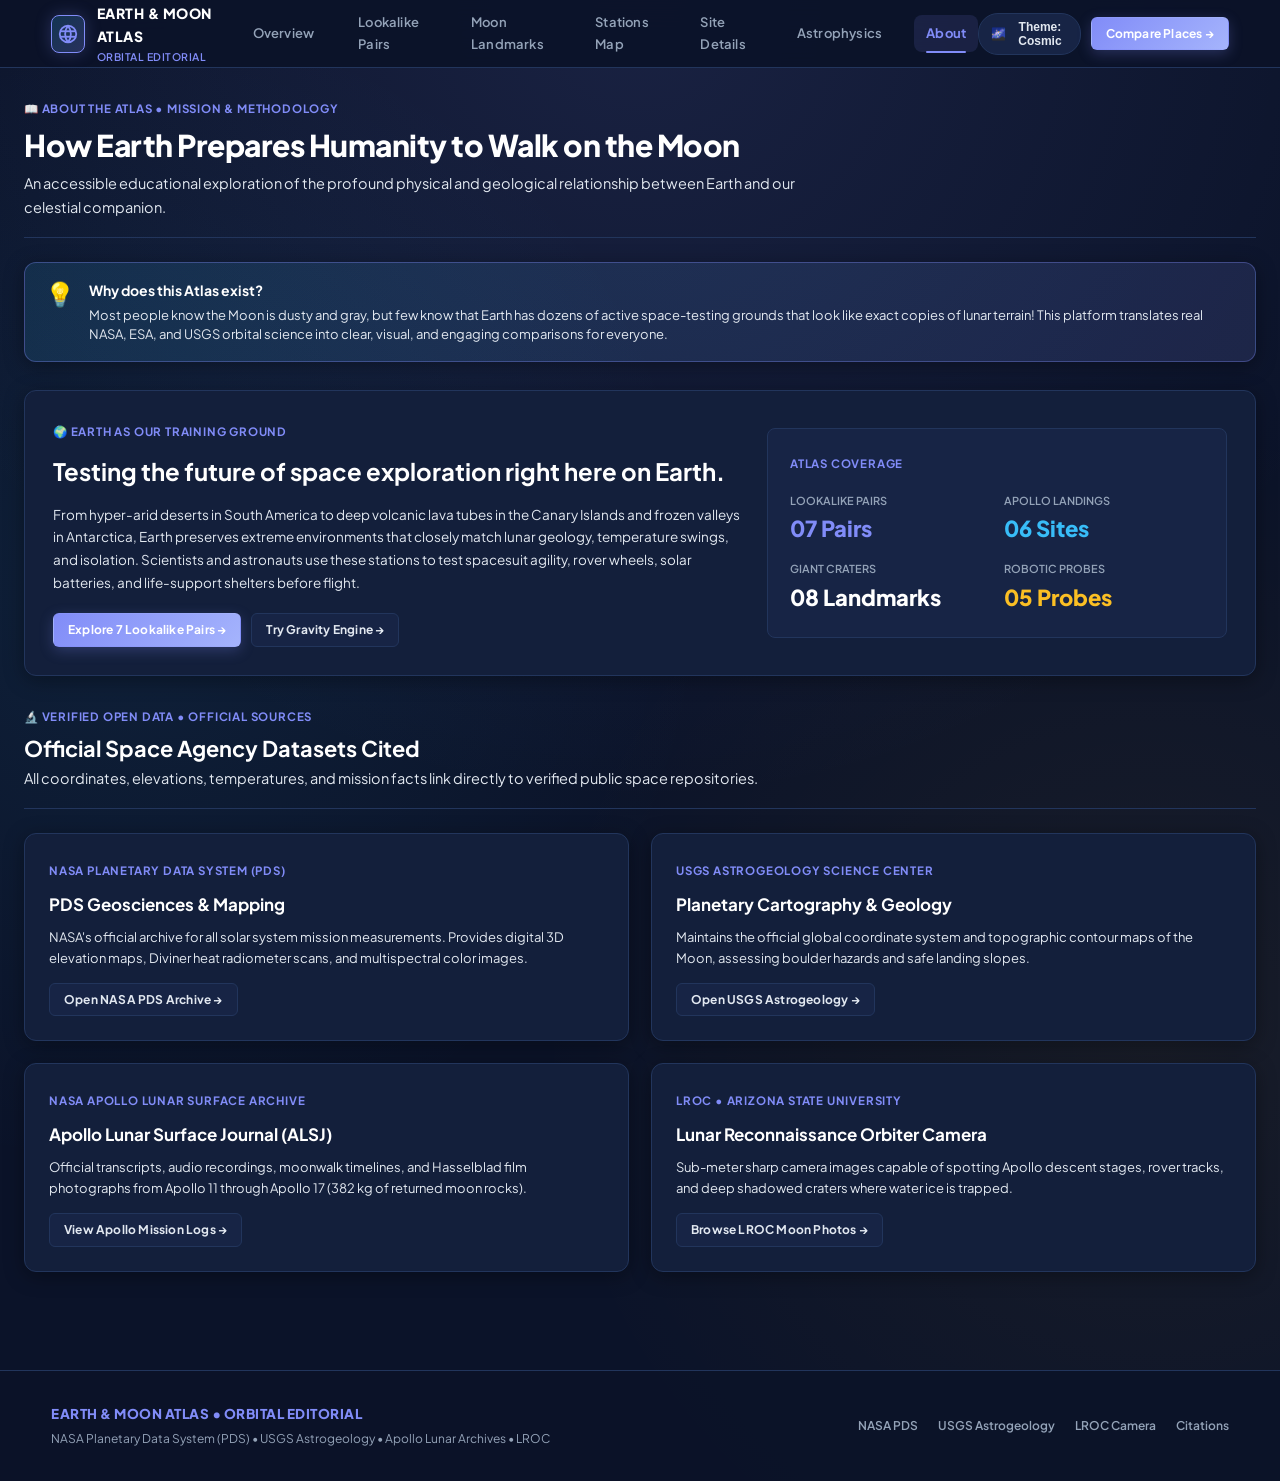
==== about.html @ b2eef47f "Add files via upload" ====
<!doctype html>
<html lang="en">
<head>
    <meta charset="utf-8">
    <meta name="viewport" content="width=device-width, initial-scale=1">
    <title>About the Atlas &amp; Scientific Citations — Earth &amp; Moon Atlas</title>
    <link rel="stylesheet" href="style.css">
</head>
<body>
    <!-- Top Navigation Bar -->
    <header class="topbar">
        <a class="brand" href="index.html">
            <div class="brand-symbol">
                <svg width="22" height="22" viewBox="0 0 24 24" fill="none" stroke="currentColor" stroke-width="2">
                    <circle cx="12" cy="12" r="9"/>
                    <path d="M3.6 9h16.8"/>
                    <path d="M3.6 15h16.8"/>
                    <path d="M12 3a14.5 14.5 0 0 0 0 18"/>
                    <path d="M12 3a14.5 14.5 0 0 1 0 18"/>
                </svg>
            </div>
            <div class="brand-text">
                <b>EARTH &amp; MOON ATLAS</b>
                <small>ORBITAL EDITORIAL</small>
            </div>
        </a>
        <nav>
            <a href="index.html">Overview</a>
            <a href="compare.html">Lookalike Pairs</a>
            <a href="explore.html">Moon Landmarks</a>
            <a href="results.html">Stations Map</a>
            <a href="location.html">Site Details</a>
            <a href="methodology.html">Astrophysics</a>
            <a href="about.html" class="active">About</a>
        </nav>
        <div class="topbar-actions">
            <button class="theme-toggle-btn" onclick="cycleTheme()" title="Switch Theme">
                <span>🎨</span> <span>Theme</span>
            </button>
            <a class="btn btn-primary btn-sm" href="compare.html">Compare Places &rarr;</a>
        </div>
    </header>

    <main>
        <div class="page-heading">
            <div>
                <span class="eyebrow-accent">📖 ABOUT THE ATLAS • MISSION &amp; METHODOLOGY</span>
                <h1>How Earth Prepares Humanity to Walk on the Moon</h1>
                <p>An accessible educational exploration of the profound physical and geological relationship between Earth and our celestial companion.</p>
            </div>
        </div>

        <!-- Friendly Beginner Helper Banner -->
        <div class="beginner-guide-banner">
            <div class="beginner-guide-icon">💡</div>
            <div>
                <h4>Why does this Atlas exist?</h4>
                <p>
                    Most people know the Moon is dusty and gray, but few know that Earth has dozens of active space-testing grounds that look like exact copies of lunar terrain! This platform translates real NASA, ESA, and USGS orbital science into clear, visual, and engaging comparisons for everyone.
                </p>
            </div>
        </div>

        <section class="card" style="padding: 28px; margin-bottom: 28px; display: grid; grid-template-columns: 1.2fr 0.8fr; gap: 24px; align-items: center;">
            <div>
                <span class="eyebrow-accent">🌍 EARTH AS OUR TRAINING GROUND</span>
                <h2 style="font-size: 24px; margin: 6px 0 12px;">Testing the future of space exploration right here on Earth.</h2>
                <p style="color: var(--text-dim); line-height: 1.7; font-size: 13.5px; margin-bottom: 18px;">
                    From hyper-arid deserts in South America to deep volcanic lava tubes in the Canary Islands and frozen valleys in Antarctica, Earth preserves extreme environments that closely match lunar geology, temperature swings, and isolation. Scientists and astronauts use these stations to test spacesuit agility, rover wheels, solar batteries, and life-support shelters before flight.
                </p>
                <div style="display: flex; gap: 10px; flex-wrap: wrap;">
                    <a href="compare.html" class="btn btn-primary btn-sm">Explore 7 Lookalike Pairs &rarr;</a>
                    <a href="methodology.html" class="btn btn-ghost btn-sm">Try Gravity Engine &rarr;</a>
                </div>
            </div>
            <div style="background: var(--card-surface); border: 1px solid var(--line); border-radius: var(--radius-sm); padding: 22px;">
                <span class="eyebrow-accent" style="color: var(--accent);">ATLAS COVERAGE</span>
                <div style="display: grid; grid-template-columns: 1fr 1fr; gap: 14px; margin-top: 14px;">
                    <div>
                        <span style="font-size: 11px; font-weight: 600; color: var(--muted); display: block;">LOOKALIKE PAIRS</span>
                        <b style="font-size: 22px; font-weight: 800; color: var(--accent); display: block;">07 Pairs</b>
                    </div>
                    <div>
                        <span style="font-size: 11px; font-weight: 600; color: var(--muted); display: block;">APOLLO LANDINGS</span>
                        <b style="font-size: 22px; font-weight: 800; color: var(--blue); display: block;">06 Sites</b>
                    </div>
                    <div>
                        <span style="font-size: 11px; font-weight: 600; color: var(--muted); display: block;">GIANT CRATERS</span>
                        <b style="font-size: 22px; font-weight: 800; color: var(--text); display: block;">08 Landmarks</b>
                    </div>
                    <div>
                        <span style="font-size: 11px; font-weight: 600; color: var(--muted); display: block;">ROBOTIC PROBES</span>
                        <b style="font-size: 22px; font-weight: 800; color: var(--amber); display: block;">05 Probes</b>
                    </div>
                </div>
            </div>
        </section>

        <!-- Scientific Data Sources Citations -->
        <div class="page-heading">
            <div>
                <span class="eyebrow-accent">🔬 VERIFIED OPEN DATA • OFFICIAL SOURCES</span>
                <h2>Official Space Agency Datasets Cited</h2>
                <p>All coordinates, elevations, temperatures, and mission facts link directly to verified public space repositories.</p>
            </div>
        </div>

        <div class="grid-two" style="margin-bottom: 28px;">
            <article class="card">
                <span class="eyebrow-accent">NASA PLANETARY DATA SYSTEM (PDS)</span>
                <h3 style="margin: 6px 0 8px;">PDS Geosciences &amp; Mapping</h3>
                <p style="font-size: 13px; color: var(--text-dim); line-height: 1.6; margin-bottom: 14px;">
                    NASA's official archive for all solar system mission measurements. Provides digital 3D elevation maps, Diviner heat radiometer scans, and multispectral color images.
                </p>
                <a href="https://pds.nasa.gov" target="_blank" rel="noopener" class="btn btn-ghost btn-sm">
                    Open NASA PDS Archive &rarr;
                </a>
            </article>

            <article class="card">
                <span class="eyebrow-accent">USGS ASTROGEOLOGY SCIENCE CENTER</span>
                <h3 style="margin: 6px 0 8px;">Planetary Cartography &amp; Geology</h3>
                <p style="font-size: 13px; color: var(--text-dim); line-height: 1.6; margin-bottom: 14px;">
                    Maintains the official global coordinate system and topographic contour maps of the Moon, assessing boulder hazards and safe landing slopes.
                </p>
                <a href="https://astrogeology.usgs.gov" target="_blank" rel="noopener" class="btn btn-ghost btn-sm">
                    Open USGS Astrogeology &rarr;
                </a>
            </article>

            <article class="card">
                <span class="eyebrow-accent">NASA APOLLO LUNAR SURFACE ARCHIVE</span>
                <h3 style="margin: 6px 0 8px;">Apollo Lunar Surface Journal (ALSJ)</h3>
                <p style="font-size: 13px; color: var(--text-dim); line-height: 1.6; margin-bottom: 14px;">
                    Official transcripts, audio recordings, moonwalk timelines, and Hasselblad film photographs from Apollo 11 through Apollo 17 (382 kg of returned moon rocks).
                </p>
                <a href="https://www.nasa.gov/mission/apollo/" target="_blank" rel="noopener" class="btn btn-ghost btn-sm">
                    View Apollo Mission Logs &rarr;
                </a>
            </article>

            <article class="card">
                <span class="eyebrow-accent">LROC • ARIZONA STATE UNIVERSITY</span>
                <h3 style="margin: 6px 0 8px;">Lunar Reconnaissance Orbiter Camera</h3>
                <p style="font-size: 13px; color: var(--text-dim); line-height: 1.6; margin-bottom: 14px;">
                    Sub-meter sharp camera images capable of spotting Apollo descent stages, rover tracks, and deep shadowed craters where water ice is trapped.
                </p>
                <a href="https://www.lroc.asu.edu" target="_blank" rel="noopener" class="btn btn-ghost btn-sm">
                    Browse LROC Moon Photos &rarr;
                </a>
            </article>
        </div>
    </main>

    <!-- Footer -->
    <footer>
        <div class="footer-inner">
            <div class="footer-left">
                <b>EARTH &amp; MOON ATLAS • ORBITAL EDITORIAL</b>
                <p>NASA Planetary Data System (PDS) &bull; USGS Astrogeology &bull; Apollo Lunar Archives &bull; LROC</p>
            </div>
            <div class="footer-links">
                <a href="https://pds.nasa.gov" target="_blank" rel="noopener">NASA PDS</a>
                <a href="https://astrogeology.usgs.gov" target="_blank" rel="noopener">USGS Astrogeology</a>
                <a href="https://www.lroc.asu.edu" target="_blank" rel="noopener">LROC Camera</a>
                <a href="about.html">Citations</a>
            </div>
        </div>
    </footer>

    <script src="assets/data.js"></script>
    <script src="assets/app.js"></script>
</body>
</html>
---- style.css ----
@import url('https://fonts.googleapis.com/css2?family=Plus+Jakarta+Sans:wght@400;500;600;700;800&family=JetBrains+Mono:wght@400;500;600&display=swap');

/* ==========================================================================
   ORBITAL EDITORIAL — DESIGN SYSTEM & COLOR THEMES
   Friendly, accessible, and intuitive for all audiences
   ========================================================================== */

:root {
    /* Cosmic Explorer (Default — Modern, warm, inviting deep space navy) */
    --bg: #0b1329;
    --bg-dark: #070d1d;
    --card: #131f3b;
    --card-hover: #1a2a4f;
    --card-surface: #172445;
    --line: #22355c;
    --line-light: #344d80;
    --text: #ffffff;
    --text-dim: #e2e8f0;
    --muted: #94a3b8;
    --accent: #818cf8;          /* Friendly royal indigo */
    --accent-light: #a5b4fc;
    --accent-glow: rgba(129, 140, 248, 0.25);
    --blue: #38bdf8;            /* Earth ocean & sky blue */
    --amber: #fbbf24;           /* Warm starlight gold */
    --green: #34d399;           /* Friendly emerald */
    --rose: #fb7185;            /* Coral rose */
    --earth-accent: #38bdf8;
    --moon-accent: #fbbf24;
    --font-sans: 'Plus Jakarta Sans', -apple-system, BlinkMacSystemFont, "Segoe UI", Roboto, sans-serif;
    --font-mono: 'JetBrains Mono', Consolas, monospace;
    --radius-sm: 8px;
    --radius-md: 12px;
    --radius-lg: 18px;
    --shadow-card: 0 4px 20px rgba(0, 0, 0, 0.35);
    --shadow-hover: 0 10px 30px rgba(0, 0, 0, 0.45);
    --topbar-bg: rgba(11, 19, 41, 0.92);
}

[data-theme="light"] {
    /* Crisp Daylight (Fresh, bright, ultra-clean museum editorial) */
    --bg: #f8fafc;
    --bg-dark: #ffffff;
    --card: #ffffff;
    --card-hover: #f1f5f9;
    --card-surface: #f1f5f9;
    --line: #e2e8f0;
    --line-light: #cbd5e1;
    --text: #0f172a;
    --text-dim: #334155;
    --muted: #64748b;
    --accent: #4f46e5;          /* Crisp classic indigo */
    --accent-light: #6366f1;
    --accent-glow: rgba(79, 70, 229, 0.15);
    --blue: #0284c7;            /* Ocean blue */
    --amber: #d97706;           /* Warm amber */
    --green: #059669;           /* Emerald */
    --rose: #e11d48;            /* Berry rose */
    --earth-accent: #0284c7;
    --moon-accent: #d97706;
    --shadow-card: 0 4px 20px rgba(15, 23, 42, 0.06);
    --shadow-hover: 0 12px 32px rgba(15, 23, 42, 0.1);
    --topbar-bg: rgba(255, 255, 255, 0.94);
}

[data-theme="warm"] {
    /* Starlight Sunset (Warm cosmic amber & twilight) */
    --bg: #151122;
    --bg-dark: #0e0a18;
    --card: #1f1833;
    --card-hover: #2b2245;
    --card-surface: #261d3d;
    --line: #3b2e59;
    --line-light: #52407a;
    --text: #fffbeb;
    --text-dim: #fed7aa;
    --muted: #a8a29e;
    --accent: #f59e0b;          /* Sunburst starlight gold */
    --accent-light: #fbbf24;
    --accent-glow: rgba(245, 158, 11, 0.25);
    --blue: #38bdf8;
    --amber: #f97316;
    --green: #34d399;
    --rose: #f43f5e;
    --earth-accent: #38bdf8;
    --moon-accent: #f59e0b;
    --shadow-card: 0 4px 24px rgba(0, 0, 0, 0.5);
    --shadow-hover: 0 12px 36px rgba(0, 0, 0, 0.65);
    --topbar-bg: rgba(21, 17, 34, 0.94);
}

* {
    box-sizing: border-box;
    margin: 0;
    padding: 0;
}

html {
    scroll-behavior: smooth;
    transition: background-color 0.3s ease, color 0.3s ease;
}

body {
    background-color: var(--bg);
    background-image: 
        radial-gradient(circle at 50% 0%, rgba(129, 140, 248, 0.12), transparent 50%),
        radial-gradient(circle at 10% 40%, rgba(56, 189, 248, 0.08), transparent 40%),
        radial-gradient(circle at 90% 70%, rgba(251, 191, 36, 0.06), transparent 40%);
    color: var(--text);
    font-family: var(--font-sans);
    font-size: 14.5px;
    line-height: 1.65;
    min-height: 100vh;
    display: flex;
    flex-direction: column;
    -webkit-font-smoothing: antialiased;
    -moz-osx-font-smoothing: grayscale;
}

[data-theme="light"] body {
    background-image: 
        radial-gradient(circle at 50% 0%, rgba(99, 102, 241, 0.06), transparent 50%),
        radial-gradient(circle at 10% 40%, rgba(2, 132, 199, 0.04), transparent 40%);
}

a {
    color: inherit;
    text-decoration: none;
    transition: color 0.2s ease;
}

/* Scrollbar */
::-webkit-scrollbar {
    width: 8px;
    height: 8px;
}
::-webkit-scrollbar-track {
    background: var(--bg);
}
::-webkit-scrollbar-thumb {
    background: var(--line-light);
    border-radius: 4px;
}
::-webkit-scrollbar-thumb:hover {
    background: var(--accent);
}

/* ==========================================================================
   NAVIGATION BAR
   ========================================================================== */
.topbar {
    height: 68px;
    display: flex;
    align-items: center;
    justify-content: space-between;
    padding: 0 4%;
    border-bottom: 1px solid var(--line);
    background: var(--topbar-bg);
    position: sticky;
    top: 0;
    z-index: 100;
    backdrop-filter: blur(16px);
    -webkit-backdrop-filter: blur(16px);
    transition: background 0.3s ease, border-color 0.3s ease;
}

.brand {
    display: flex;
    align-items: center;
    gap: 12px;
}

.brand-symbol {
    width: 38px;
    height: 38px;
    border-radius: var(--radius-sm);
    background: linear-gradient(135deg, rgba(56, 189, 248, 0.2), rgba(129, 140, 248, 0.25));
    border: 1px solid var(--accent);
    display: flex;
    align-items: center;
    justify-content: center;
    color: var(--accent);
    box-shadow: 0 0 16px var(--accent-glow);
    transition: transform 0.2s ease;
}

.brand:hover .brand-symbol {
    transform: scale(1.05) rotate(4deg);
}

.brand-text b {
    display: block;
    font-size: 14px;
    font-weight: 800;
    letter-spacing: 0.5px;
    color: var(--text);
}

.brand-text small {
    display: block;
    font-size: 10.5px;
    font-weight: 600;
    color: var(--accent);
    letter-spacing: 0.5px;
}

.topbar nav {
    display: flex;
    align-items: center;
    gap: 20px;
}

.topbar nav a {
    color: var(--muted);
    font-size: 13px;
    font-weight: 600;
    letter-spacing: 0.2px;
    padding: 8px 12px;
    border-radius: 8px;
    position: relative;
    transition: all 0.2s ease;
}

.topbar nav a:hover {
    color: var(--text);
    background: rgba(148, 163, 184, 0.1);
}

.topbar nav a.active {
    color: var(--accent);
    background: rgba(129, 140, 248, 0.12);
    font-weight: 700;
}

.topbar nav a.active::after {
    content: '';
    position: absolute;
    bottom: -1px;
    left: 12px;
    right: 12px;
    height: 2px;
    background: var(--accent);
    border-radius: 2px;
}

.topbar-actions {
    display: flex;
    align-items: center;
    gap: 10px;
}

/* Theme Switcher Button */
.theme-toggle-btn {
    display: inline-flex;
    align-items: center;
    gap: 6px;
    padding: 6px 12px;
    border-radius: 20px;
    background: var(--card-surface);
    border: 1px solid var(--line);
    color: var(--text-dim);
    font-size: 12px;
    font-weight: 600;
    cursor: pointer;
    transition: all 0.2s ease;
}

.theme-toggle-btn:hover {
    background: var(--card-hover);
    color: var(--text);
    border-color: var(--accent);
    transform: translateY(-1px);
}

/* ==========================================================================
   BUTTONS
   ========================================================================== */
.btn {
    display: inline-flex;
    align-items: center;
    justify-content: center;
    gap: 8px;
    padding: 10px 20px;
    border-radius: var(--radius-sm);
    font-size: 13px;
    font-weight: 700;
    letter-spacing: 0.2px;
    cursor: pointer;
    transition: all 0.25s cubic-bezier(0.16, 1, 0.3, 1);
    border: 1px solid transparent;
    white-space: nowrap;
}

.btn-primary {
    background: linear-gradient(135deg, var(--accent), var(--accent-light));
    color: #ffffff;
    border-color: transparent;
    box-shadow: 0 4px 14px var(--accent-glow);
}

[data-theme="light"] .btn-primary {
    color: #ffffff;
}

.btn-primary:hover {
    box-shadow: 0 6px 20px rgba(129, 140, 248, 0.4);
    transform: translateY(-1.5px);
    filter: brightness(1.08);
}

.btn-ghost {
    background: var(--card-surface);
    color: var(--text-dim);
    border-color: var(--line);
}

.btn-ghost:hover {
    background: var(--card-hover);
    color: var(--text);
    border-color: var(--accent);
    transform: translateY(-1px);
}

.btn-sm {
    padding: 6px 14px;
    font-size: 12px;
    border-radius: 6px;
}

/* ==========================================================================
   LAYOUT & HEADINGS
   ========================================================================== */
main {
    max-width: 1440px;
    margin: 0 auto;
    padding: 28px 24px 70px;
    width: 100%;
    flex: 1;
}

.page-heading {
    margin-bottom: 24px;
    padding-bottom: 18px;
    border-bottom: 1px solid var(--line);
    display: flex;
    justify-content: space-between;
    align-items: flex-end;
    gap: 20px;
    flex-wrap: wrap;
}

.page-heading h1 {
    font-size: 30px;
    font-weight: 800;
    letter-spacing: -0.5px;
    color: var(--text);
    margin: 4px 0 8px;
    line-height: 1.25;
}

.page-heading p {
    color: var(--text-dim);
    font-size: 14.5px;
    max-width: 820px;
    line-height: 1.6;
}

.eyebrow-accent {
    font-size: 11.5px;
    letter-spacing: 0.8px;
    color: var(--accent);
    text-transform: uppercase;
    font-weight: 700;
    display: inline-flex;
    align-items: center;
    gap: 6px;
    margin-bottom: 4px;
}

/* Friendly beginner explanation banner */
.beginner-guide-banner {
    background: linear-gradient(135deg, rgba(56, 189, 248, 0.12), rgba(129, 140, 248, 0.14));
    border: 1px solid rgba(129, 140, 248, 0.35);
    border-radius: var(--radius-md);
    padding: 16px 20px;
    margin-bottom: 28px;
    display: flex;
    align-items: flex-start;
    gap: 14px;
    box-shadow: var(--shadow-card);
}

.beginner-guide-icon {
    font-size: 24px;
    line-height: 1;
    flex-shrink: 0;
    margin-top: 2px;
}

.beginner-guide-banner h4 {
    font-size: 14px;
    font-weight: 700;
    color: var(--text);
    margin-bottom: 4px;
}

.beginner-guide-banner p {
    font-size: 13px;
    color: var(--text-dim);
    line-height: 1.5;
    margin: 0;
}

/* ==========================================================================
   HERO SECTION
   ========================================================================== */
.hero-panel {
    min-height: 560px;
    position: relative;
    border-radius: var(--radius-lg);
    overflow: hidden;
    border: 1px solid var(--line);
    display: flex;
    flex-direction: column;
    justify-content: center;
    text-align: center;
    background: #000000;
    margin-bottom: 36px;
    box-shadow: var(--shadow-hover);
}

.hero-bg {
    position: absolute;
    inset: 0;
    background-image: 
        linear-gradient(0deg, rgba(11, 19, 41, 0.95) 0%, rgba(11, 19, 41, 0.45) 50%, rgba(11, 19, 41, 0.8) 100%),
        url('https://images.unsplash.com/photo-1462331940025-496dfbfc7564?auto=format&fit=crop&w=1800&q=90');
    background-position: center 30%;
    background-size: cover;
    opacity: 0.95;
}

[data-theme="light"] .hero-bg {
    background-image: 
        linear-gradient(0deg, rgba(15, 23, 42, 0.92) 0%, rgba(15, 23, 42, 0.4) 50%, rgba(15, 23, 42, 0.75) 100%),
        url('https://images.unsplash.com/photo-1462331940025-496dfbfc7564?auto=format&fit=crop&w=1800&q=90');
}

.hero-content {
    position: relative;
    z-index: 2;
    padding: 70px 24px 85px;
    max-width: 960px;
    margin: 0 auto;
}

.hero-badge {
    display: inline-flex;
    align-items: center;
    gap: 8px;
    padding: 6px 16px;
    border-radius: 20px;
    background: rgba(19, 31, 59, 0.9);
    border: 1px solid var(--accent);
    color: var(--accent-light);
    font-size: 12px;
    font-weight: 700;
    letter-spacing: 0.5px;
    margin-bottom: 18px;
    box-shadow: 0 0 16px var(--accent-glow);
}

.hero-title {
    font-size: clamp(34px, 5.5vw, 58px);
    font-weight: 800;
    line-height: 1.15;
    letter-spacing: -1.2px;
    margin-bottom: 14px;
    color: #ffffff;
    text-shadow: 0 4px 24px rgba(0,0,0,0.8);
}

.hero-subtitle {
    font-size: clamp(16px, 2.4vw, 22px);
    font-weight: 600;
    color: #e0e7ff;
    letter-spacing: 0.2px;
    margin-bottom: 18px;
}

.hero-desc {
    color: #cbd5e1;
    font-size: clamp(13.5px, 1.8vw, 15.5px);
    line-height: 1.7;
    max-width: 780px;
    margin: 0 auto 30px;
}

.hero-buttons {
    display: flex;
    gap: 14px;
    justify-content: center;
    flex-wrap: wrap;
}

/* Feature strip under hero */
.feature-strip {
    display: grid;
    grid-template-columns: repeat(5, 1fr);
    background: rgba(19, 31, 59, 0.92);
    border-top: 1px solid var(--line);
    position: absolute;
    bottom: 0;
    left: 0;
    right: 0;
    z-index: 2;
    backdrop-filter: blur(12px);
}

[data-theme="light"] .feature-strip {
    background: rgba(15, 23, 42, 0.95);
}

.feature-strip-item {
    padding: 14px 10px;
    text-align: center;
    border-right: 1px solid var(--line);
}
.feature-strip-item:last-child {
    border-right: none;
}

.feature-strip-item span {
    font-size: 13px;
    font-weight: 700;
    color: var(--amber);
    display: block;
}

.feature-strip-item small {
    color: #cbd5e1;
    font-size: 11px;
    font-weight: 500;
}

/* ==========================================================================
   CARDS & GRIDS
   ========================================================================== */
.grid-two {
    display: grid;
    grid-template-columns: repeat(2, 1fr);
    gap: 22px;
}

.grid-three {
    display: grid;
    grid-template-columns: repeat(3, 1fr);
    gap: 22px;
}

.card {
    background: var(--card);
    border: 1px solid var(--line);
    border-radius: var(--radius-md);
    padding: 24px;
    transition: all 0.25s cubic-bezier(0.16, 1, 0.3, 1);
    position: relative;
    box-shadow: var(--shadow-card);
}

.card:hover {
    border-color: var(--accent);
    transform: translateY(-2px);
    box-shadow: var(--shadow-hover);
}

/* ==========================================================================
   CELESTIAL SPHERES (EARTH VS MOON)
   ========================================================================== */
.telemetry-board {
    display: grid;
    grid-template-columns: 1fr 1fr;
    gap: 24px;
    margin-bottom: 36px;
}

.sphere-card {
    background: var(--card);
    border: 1px solid var(--line);
    border-radius: var(--radius-md);
    overflow: hidden;
    position: relative;
    padding: 26px;
    display: flex;
    flex-direction: column;
    box-shadow: var(--shadow-card);
    transition: all 0.25s ease;
}

.sphere-card:hover {
    transform: translateY(-2px);
    box-shadow: var(--shadow-hover);
}

.sphere-card.earth-side {
    border-top: 4px solid var(--blue);
}

.sphere-card.moon-side {
    border-top: 4px solid var(--amber);
}

.sphere-header {
    display: flex;
    justify-content: space-between;
    align-items: flex-start;
    margin-bottom: 16px;
}

.sphere-tag {
    font-size: 11px;
    font-weight: 700;
    letter-spacing: 0.5px;
    padding: 4px 10px;
    border-radius: 20px;
    background: var(--card-surface);
    display: inline-block;
}

.sphere-card.earth-side .sphere-tag {
    color: var(--blue);
    border: 1px solid rgba(56, 189, 248, 0.4);
}

.sphere-card.moon-side .sphere-tag {
    color: var(--amber);
    border: 1px solid rgba(251, 191, 36, 0.4);
}

.sphere-header h2 {
    font-size: 24px;
    font-weight: 800;
    margin-top: 6px;
    color: var(--text);
}

.sphere-desc {
    color: var(--text-dim);
    font-size: 13.5px;
    line-height: 1.6;
    margin-bottom: 22px;
    min-height: 48px;
}

.sphere-metrics-table {
    display: grid;
    grid-template-columns: 1fr 1fr;
    gap: 10px;
    margin-top: auto;
}

.metric-cell {
    background: var(--card-surface);
    border: 1px solid var(--line);
    border-radius: var(--radius-sm);
    padding: 10px 14px;
    transition: border-color 0.2s ease;
}

.metric-cell:hover {
    border-color: var(--line-light);
}

.metric-cell span {
    display: block;
    font-size: 11px;
    font-weight: 600;
    color: var(--muted);
    letter-spacing: 0.2px;
}

.metric-cell b {
    display: block;
    font-size: 13.5px;
    font-weight: 700;
    color: var(--text);
    margin-top: 3px;
}

.metric-cell small {
    display: block;
    font-size: 10.5px;
    color: var(--accent-light);
    margin-top: 2px;
}

/* ==========================================================================
   FILTER & SEARCH CONTROLS
   ========================================================================== */
.filter-bar {
    background: var(--card);
    border: 1px solid var(--line);
    border-radius: var(--radius-md);
    padding: 14px 18px;
    margin-bottom: 26px;
    display: flex;
    align-items: center;
    justify-content: space-between;
    gap: 16px;
    flex-wrap: wrap;
    position: sticky;
    top: 68px;
    z-index: 40;
    backdrop-filter: blur(14px);
    box-shadow: var(--shadow-card);
}

.pill-group {
    display: flex;
    align-items: center;
    gap: 8px;
    overflow-x: auto;
    padding-bottom: 4px;
}

.pill-btn {
    background: var(--card-surface);
    border: 1px solid var(--line);
    color: var(--muted);
    border-radius: 20px;
    padding: 7px 14px;
    font-size: 12.5px;
    font-weight: 600;
    white-space: nowrap;
    cursor: pointer;
    transition: all 0.2s ease;
}

.pill-btn:hover {
    color: var(--text);
    border-color: var(--line-light);
}

.pill-btn.active {
    background: var(--accent);
    color: #ffffff;
    border-color: var(--accent);
    box-shadow: 0 2px 10px var(--accent-glow);
    font-weight: 700;
}

.filter-controls {
    display: flex;
    align-items: center;
    gap: 12px;
    flex-wrap: wrap;
}

.search-box {
    display: flex;
    align-items: center;
    background: var(--card-surface);
    border: 1px solid var(--line);
    border-radius: var(--radius-sm);
    padding: 8px 12px;
    gap: 8px;
    min-width: 240px;
    transition: border-color 0.2s ease;
}

.search-box:focus-within {
    border-color: var(--accent);
}

.search-box input {
    background: transparent;
    border: none;
    outline: none;
    color: var(--text);
    font-size: 13px;
    font-family: var(--font-sans);
    width: 100%;
}

.search-box input::placeholder {
    color: var(--muted);
}

.select-box {
    background: var(--card-surface);
    border: 1px solid var(--line);
    border-radius: var(--radius-sm);
    padding: 8px 12px;
    color: var(--text);
    font-size: 13px;
    font-family: var(--font-sans);
    outline: none;
    cursor: pointer;
    transition: border-color 0.2s ease;
}

.select-box:focus {
    border-color: var(--accent);
}

/* ==========================================================================
   ANALOG PAIRS (COMPARE PAGE)
   ========================================================================== */
.pair-card {
    background: var(--card);
    border: 1px solid var(--line);
    border-radius: var(--radius-md);
    padding: 24px;
    margin-bottom: 28px;
    transition: all 0.3s cubic-bezier(0.16, 1, 0.3, 1);
    box-shadow: var(--shadow-card);
}

.pair-card:hover {
    border-color: var(--accent);
    box-shadow: var(--shadow-hover);
}

.pair-header {
    display: flex;
    justify-content: space-between;
    align-items: center;
    margin-bottom: 18px;
    padding-bottom: 14px;
    border-bottom: 1px solid var(--line);
    flex-wrap: wrap;
    gap: 12px;
}

.pair-header-left {
    display: flex;
    align-items: center;
    gap: 12px;
    flex-wrap: wrap;
}

.pair-number {
    color: var(--accent);
    font-weight: 800;
    font-size: 16px;
}

.pair-title {
    font-size: 18px;
    font-weight: 800;
    color: var(--text);
}

.pair-category-pill {
    background: var(--card-surface);
    border: 1px solid var(--line);
    color: var(--text-dim);
    font-size: 11px;
    font-weight: 600;
    padding: 3px 10px;
    border-radius: 20px;
}

.pair-comparison-row {
    display: grid;
    grid-template-columns: 5fr 2fr 5fr;
    gap: 18px;
    align-items: stretch;
}

.location-box {
    background: var(--card-surface);
    border: 1px solid var(--line);
    border-radius: var(--radius-sm);
    overflow: hidden;
    display: flex;
    flex-direction: column;
    transition: border-color 0.2s ease;
}

.location-box:hover {
    border-color: var(--line-light);
}

.location-img-wrap {
    height: 160px;
    position: relative;
    overflow: hidden;
    background: #000;
}

.location-img-wrap img {
    width: 100%;
    height: 100%;
    object-fit: cover;
    opacity: 0.9;
    transition: transform 0.5s ease;
}

.pair-card:hover .location-img-wrap img {
    transform: scale(1.04);
    opacity: 1;
}

.location-badge-top {
    position: absolute;
    top: 10px;
    left: 10px;
    background: rgba(11, 19, 41, 0.88);
    border: 1px solid var(--line);
    border-radius: 6px;
    padding: 4px 10px;
    font-size: 11px;
    font-weight: 700;
    display: flex;
    align-items: center;
    gap: 6px;
    color: #ffffff;
    backdrop-filter: blur(8px);
}

.location-badge-top .dot-earth {
    width: 8px;
    height: 8px;
    border-radius: 50%;
    background: var(--blue);
}

.location-badge-top .dot-moon {
    width: 8px;
    height: 8px;
    border-radius: 50%;
    background: var(--amber);
}

.location-coords-bottom {
    position: absolute;
    bottom: 10px;
    right: 10px;
    background: rgba(11, 19, 41, 0.88);
    border: 1px solid var(--line);
    border-radius: 6px;
    padding: 3px 8px;
    font-size: 10.5px;
    font-family: var(--font-mono);
    color: #cbd5e1;
    backdrop-filter: blur(8px);
}

.location-info-body {
    padding: 16px;
    display: flex;
    flex-direction: column;
    flex: 1;
}

.location-region {
    font-size: 11px;
    font-weight: 600;
    color: var(--muted);
    text-transform: uppercase;
    letter-spacing: 0.5px;
    margin-bottom: 4px;
}

.location-name {
    font-size: 16px;
    font-weight: 800;
    color: var(--text);
    margin-bottom: 8px;
}

.location-desc {
    font-size: 13px;
    color: var(--text-dim);
    line-height: 1.55;
    margin-bottom: 16px;
    display: -webkit-box;
    -webkit-line-clamp: 2;
    -webkit-box-orient: vertical;
    overflow: hidden;
}

.location-metrics-grid {
    display: grid;
    grid-template-columns: 1fr 1fr;
    gap: 8px;
    margin-top: auto;
}

.loc-metric {
    background: var(--card);
    border: 1px solid var(--line);
    border-radius: 6px;
    padding: 8px 10px;
}

.loc-metric span {
    font-size: 10.5px;
    font-weight: 600;
    color: var(--muted);
    display: block;
}

.loc-metric b {
    font-size: 12.5px;
    font-weight: 700;
    color: var(--text);
    display: block;
    margin-top: 2px;
}

/* Center Delta Column */
.delta-col {
    display: flex;
    flex-direction: column;
    align-items: center;
    justify-content: center;
    gap: 14px;
    padding: 16px;
    background: var(--card-surface);
    border: 1px solid var(--line);
    border-radius: var(--radius-sm);
    text-align: center;
}

.delta-item span {
    font-size: 11px;
    font-weight: 600;
    color: var(--muted);
    display: block;
    margin-bottom: 2px;
}

.delta-item b {
    font-size: 13.5px;
    font-weight: 800;
    color: var(--text);
    display: block;
}

.delta-item b.text-accent {
    color: var(--accent);
}

.delta-divider {
    width: 60%;
    height: 1px;
    background: var(--line);
}

/* Interactive Simulator in card */
.simulator-strip {
    margin-top: 14px;
    padding-top: 14px;
    border-top: 1px solid var(--line);
}

.sim-toggle-btn {
    background: transparent;
    border: none;
    color: var(--muted);
    font-size: 12px;
    font-weight: 600;
    display: flex;
    align-items: center;
    justify-content: space-between;
    width: 100%;
    cursor: pointer;
    padding: 6px 0;
    transition: color 0.2s ease;
}

.sim-toggle-btn:hover {
    color: var(--accent);
}

.sim-box {
    margin-top: 10px;
    background: var(--card-surface);
    border: 1px solid var(--line);
    border-radius: var(--radius-sm);
    padding: 14px;
    display: none;
}

.sim-box.open {
    display: block;
}

.sim-input-row {
    display: flex;
    align-items: center;
    justify-content: space-between;
    margin-bottom: 12px;
    flex-wrap: wrap;
    gap: 8px;
}

.sim-input-row label {
    font-size: 12.5px;
    font-weight: 600;
    color: var(--text-dim);
}

.sim-input-row input {
    width: 80px;
    background: var(--card);
    border: 1px solid var(--line);
    border-radius: 6px;
    color: var(--text);
    font-size: 13px;
    font-weight: 700;
    text-align: right;
    padding: 6px 8px;
    outline: none;
}

.sim-input-row input:focus {
    border-color: var(--accent);
}

.sim-results {
    display: grid;
    grid-template-columns: 1fr 1fr;
    gap: 8px;
    border-top: 1px solid var(--line);
    padding-top: 10px;
}

.sim-res-cell {
    background: var(--card);
    border-radius: 6px;
    padding: 8px 10px;
    text-align: center;
    border: 1px solid var(--line);
}

.sim-res-cell span {
    font-size: 10.5px;
    color: var(--muted);
    display: block;
    font-weight: 600;
}

.sim-res-cell b {
    font-size: 13.5px;
    font-weight: 800;
    color: var(--accent);
    margin-top: 2px;
    display: block;
}

/* ==========================================================================
   MODAL DIALOG (SIDE-BY-SIDE DETAILS)
   ========================================================================== */
.modal-backdrop {
    position: fixed;
    inset: 0;
    background: rgba(7, 13, 29, 0.85);
    backdrop-filter: blur(8px);
    z-index: 1000;
    display: none;
    align-items: center;
    justify-content: center;
    padding: 20px;
}

.modal-backdrop.active {
    display: flex;
}

.modal-dialog {
    background: var(--card);
    border: 1px solid var(--accent);
    border-radius: var(--radius-md);
    max-width: 920px;
    width: 100%;
    max-height: 90vh;
    overflow-y: auto;
    box-shadow: 0 16px 50px rgba(0, 0, 0, 0.7), 0 0 25px var(--accent-glow);
    display: flex;
    flex-direction: column;
}

.modal-header {
    padding: 18px 24px;
    border-bottom: 1px solid var(--line);
    background: var(--card-surface);
    display: flex;
    justify-content: space-between;
    align-items: center;
}

.modal-header h2 {
    font-size: 20px;
    font-weight: 800;
    color: var(--text);
    margin-top: 2px;
}

.modal-close {
    background: transparent;
    border: none;
    color: var(--muted);
    font-size: 26px;
    cursor: pointer;
    line-height: 1;
    padding: 4px;
    transition: color 0.2s ease;
}

.modal-close:hover {
    color: var(--text);
}

.modal-body {
    padding: 24px;
}

.thematic-callout {
    background: rgba(129, 140, 248, 0.1);
    border-left: 4px solid var(--accent);
    padding: 14px 18px;
    border-radius: 0 var(--radius-sm) var(--radius-sm) 0;
    font-size: 13.5px;
    color: var(--text);
    margin-bottom: 22px;
    line-height: 1.5;
}

.thematic-callout b {
    color: var(--accent);
}

.modal-comparison-grid {
    display: grid;
    grid-template-columns: 1fr 1fr;
    gap: 18px;
    margin-bottom: 22px;
}

.station-detail-card {
    background: var(--card-surface);
    border: 1px solid var(--line);
    border-radius: var(--radius-sm);
    padding: 18px;
}

.station-meta {
    display: flex;
    justify-content: space-between;
    align-items: center;
    margin-bottom: 12px;
}

.station-badge {
    font-size: 11px;
    font-weight: 700;
    padding: 3px 8px;
    border-radius: 4px;
    background: var(--card);
    border: 1px solid var(--blue);
    color: var(--blue);
}

.station-badge.moon-badge {
    border-color: var(--amber);
    color: var(--amber);
}

.station-coords {
    font-family: var(--font-mono);
    font-size: 11px;
    color: var(--muted);
}

.station-detail-card h3 {
    font-size: 17px;
    font-weight: 800;
    color: var(--text);
    margin-bottom: 2px;
}

.station-region {
    font-size: 11.5px;
    color: var(--muted);
    margin-bottom: 12px;
}

.station-summary {
    font-size: 13px;
    color: var(--text-dim);
    line-height: 1.55;
    margin-bottom: 14px;
}

.science-box {
    background: var(--card);
    border: 1px solid var(--line);
    border-radius: 6px;
    padding: 12px;
    margin-bottom: 14px;
}

.science-label {
    font-size: 11px;
    font-weight: 700;
    color: var(--accent);
    display: block;
    margin-bottom: 4px;
}

.science-box p {
    font-size: 12.5px;
    color: var(--text);
    line-height: 1.45;
}

.metrics-subgrid {
    display: grid;
    grid-template-columns: 1fr 1fr;
    gap: 8px;
}

.metric-pill {
    background: var(--card);
    border: 1px solid var(--line);
    border-radius: 6px;
    padding: 8px 10px;
}

.metric-pill span {
    font-size: 10px;
    font-weight: 600;
    color: var(--muted);
    display: block;
}

.metric-pill b {
    font-size: 12.5px;
    font-weight: 700;
    color: var(--text);
    display: block;
    margin-top: 2px;
}

.delta-summary-bar {
    display: grid;
    grid-template-columns: repeat(3, 1fr);
    gap: 12px;
    background: var(--card-surface);
    border: 1px solid var(--line);
    border-radius: var(--radius-sm);
    padding: 14px;
    text-align: center;
}

.delta-stat span {
    font-size: 10.5px;
    font-weight: 600;
    color: var(--muted);
    display: block;
}

.delta-stat b {
    font-size: 14px;
    font-weight: 800;
    color: var(--text);
    display: block;
    margin-top: 3px;
}

.modal-footer {
    padding: 16px 24px;
    border-top: 1px solid var(--line);
    background: var(--card-surface);
    display: flex;
    justify-content: flex-end;
    gap: 12px;
}

/* ==========================================================================
   EXPLORE PAGE (LUNAR BEACONS)
   ========================================================================== */
.tab-navigation {
    display: flex;
    align-items: center;
    gap: 10px;
    margin-bottom: 26px;
    border-bottom: 1px solid var(--line);
    padding-bottom: 14px;
    overflow-x: auto;
}

.tab-btn {
    background: var(--card);
    border: 1px solid var(--line);
    color: var(--muted);
    border-radius: 20px;
    padding: 8px 18px;
    font-size: 13px;
    font-weight: 600;
    cursor: pointer;
    transition: all 0.2s ease;
    white-space: nowrap;
}

.tab-btn:hover {
    color: var(--text);
    border-color: var(--line-light);
}

.tab-btn.active {
    background: var(--accent);
    border-color: var(--accent);
    color: #ffffff;
    box-shadow: 0 2px 10px var(--accent-glow);
    font-weight: 700;
}

.beacon-grid {
    display: grid;
    grid-template-columns: repeat(3, 1fr);
    gap: 22px;
}

.beacon-card {
    background: var(--card);
    border: 1px solid var(--line);
    border-radius: var(--radius-md);
    overflow: hidden;
    display: flex;
    flex-direction: column;
    transition: all 0.25s ease;
    box-shadow: var(--shadow-card);
}

.beacon-card:hover {
    border-color: var(--accent);
    transform: translateY(-2px);
    box-shadow: var(--shadow-hover);
}

.beacon-thumb {
    height: 190px;
    position: relative;
    background: #000;
    overflow: hidden;
}

.beacon-thumb img {
    width: 100%;
    height: 100%;
    object-fit: cover;
    opacity: 0.92;
    transition: transform 0.5s ease;
}

.beacon-card:hover .beacon-thumb img {
    transform: scale(1.05);
}

.beacon-badge {
    position: absolute;
    top: 10px;
    left: 10px;
    background: rgba(11, 19, 41, 0.88);
    border: 1px solid var(--accent);
    color: var(--accent-light);
    font-size: 11px;
    font-weight: 700;
    padding: 3px 8px;
    border-radius: 4px;
    backdrop-filter: blur(8px);
}

.beacon-coords {
    position: absolute;
    bottom: 10px;
    right: 10px;
    background: rgba(11, 19, 41, 0.88);
    border: 1px solid var(--line);
    color: #cbd5e1;
    font-family: var(--font-mono);
    font-size: 10.5px;
    padding: 3px 8px;
    border-radius: 4px;
    backdrop-filter: blur(8px);
}

.beacon-content {
    padding: 18px;
    display: flex;
    flex-direction: column;
    flex: 1;
}

.beacon-region {
    font-size: 11px;
    font-weight: 600;
    color: var(--muted);
    text-transform: uppercase;
    margin-bottom: 4px;
}

.beacon-title {
    font-size: 16.5px;
    font-weight: 800;
    color: var(--text);
    margin-bottom: 8px;
}

.beacon-desc {
    font-size: 13px;
    color: var(--text-dim);
    line-height: 1.55;
    margin-bottom: 14px;
    flex: 1;
}

.beacon-quote {
    background: var(--card-surface);
    border-left: 3px solid var(--amber);
    padding: 10px 12px;
    font-style: italic;
    font-size: 12px;
    color: var(--amber);
    border-radius: 0 6px 6px 0;
    margin-bottom: 14px;
}

.beacon-stats-table {
    display: grid;
    grid-template-columns: 1fr 1fr;
    gap: 8px;
    border-top: 1px solid var(--line);
    padding-top: 12px;
}

.beacon-stat span {
    font-size: 10px;
    font-weight: 600;
    color: var(--muted);
    display: block;
}

.beacon-stat b {
    font-size: 12.5px;
    font-weight: 700;
    color: var(--text);
    display: block;
    margin-top: 2px;
}

/* ==========================================================================
   PHYSICS & METHODOLOGY
   ========================================================================== */
.invariants-table {
    width: 100%;
    border-collapse: collapse;
    background: var(--card);
    border: 1px solid var(--line);
    border-radius: var(--radius-md);
    overflow: hidden;
    margin-bottom: 32px;
    box-shadow: var(--shadow-card);
}

.invariants-table th {
    background: var(--card-surface);
    padding: 14px 18px;
    text-align: left;
    font-size: 12px;
    font-weight: 700;
    color: var(--muted);
    border-bottom: 1px solid var(--line);
    text-transform: uppercase;
}

.invariants-table td {
    padding: 14px 18px;
    border-bottom: 1px solid var(--line);
    font-size: 13.5px;
}

.invariants-table tr:hover td {
    background: var(--card-hover);
}

.formula-card {
    background: var(--card);
    border: 1px solid var(--line);
    border-radius: var(--radius-md);
    padding: 22px;
    margin-bottom: 18px;
    box-shadow: var(--shadow-card);
}

.formula-title {
    font-size: 16px;
    font-weight: 800;
    color: var(--accent);
    margin-bottom: 8px;
}

.formula-display {
    background: var(--card-surface);
    border: 1px solid var(--line);
    border-radius: var(--radius-sm);
    padding: 12px 18px;
    font-family: var(--font-mono);
    font-size: 15px;
    color: var(--blue);
    margin-bottom: 12px;
    font-weight: 700;
}

.formula-desc {
    color: var(--text-dim);
    font-size: 13px;
    line-height: 1.6;
}

/* Physics Live Calculator */
.calc-panel {
    background: var(--card);
    border: 1px solid var(--accent);
    border-radius: var(--radius-md);
    padding: 26px;
    margin-top: 28px;
    box-shadow: 0 0 24px var(--accent-glow);
}

.calc-grid {
    display: grid;
    grid-template-columns: repeat(3, 1fr);
    gap: 18px;
    margin: 22px 0;
}

.calc-input-group label {
    display: block;
    font-size: 12px;
    font-weight: 700;
    color: var(--text-dim);
    margin-bottom: 6px;
}

.calc-input-group input {
    width: 100%;
    background: var(--card-surface);
    border: 1px solid var(--line);
    border-radius: var(--radius-sm);
    padding: 10px 14px;
    color: var(--text);
    font-size: 14.5px;
    font-weight: 700;
    outline: none;
    transition: border-color 0.2s ease;
}

.calc-input-group input:focus {
    border-color: var(--accent);
}

.calc-output-grid {
    display: grid;
    grid-template-columns: 1fr 1fr;
    gap: 18px;
    background: var(--card-surface);
    border: 1px solid var(--line);
    border-radius: var(--radius-sm);
    padding: 20px;
}

.calc-output-cell span {
    font-size: 11.5px;
    font-weight: 600;
    color: var(--muted);
    text-transform: uppercase;
    display: block;
}

.calc-output-cell b {
    font-size: 24px;
    font-weight: 800;
    color: var(--accent);
    display: block;
    margin-top: 4px;
}

/* ==========================================================================
   RESULTS PAGE (STATIONS MAP & MATRIX)
   ========================================================================== */
.map-interactive-container {
    position: relative;
    background: var(--card-surface);
    border: 1px solid var(--line);
    border-radius: var(--radius-md);
    overflow: hidden;
    height: 480px;
    display: flex;
    align-items: center;
    justify-content: center;
}

.map-svg-layer {
    width: 100%;
    height: 100%;
    opacity: 0.92;
}

.station-pin {
    cursor: pointer;
    transition: transform 0.2s cubic-bezier(0.175, 0.885, 0.32, 1.275);
}

.station-pin:hover {
    transform: scale(1.35);
}

.rank-matrix-table {
    width: 100%;
    border-collapse: collapse;
    font-size: 13px;
}

.rank-matrix-table th {
    background: var(--card-surface);
    padding: 12px 16px;
    text-align: left;
    font-size: 11px;
    font-weight: 700;
    color: var(--muted);
    border-bottom: 1px solid var(--line);
    text-transform: uppercase;
}

.rank-matrix-table td {
    padding: 14px 16px;
    border-bottom: 1px solid var(--line);
}

.rank-matrix-table tr:hover td {
    background: var(--card-hover);
}

/* ==========================================================================
   FOOTER
   ========================================================================== */
footer {
    border-top: 1px solid var(--line);
    background: var(--topbar-bg);
    padding: 32px 4%;
    margin-top: auto;
}

.footer-inner {
    max-width: 1440px;
    margin: 0 auto;
    display: flex;
    justify-content: space-between;
    align-items: center;
    flex-wrap: wrap;
    gap: 20px;
}

.footer-left b {
    display: block;
    font-size: 13.5px;
    font-weight: 800;
    letter-spacing: 0.5px;
    color: var(--accent);
}

.footer-left p {
    font-size: 12px;
    color: var(--muted);
    margin-top: 4px;
}

.footer-links {
    display: flex;
    gap: 20px;
    font-size: 12px;
    font-weight: 600;
    color: var(--muted);
}

.footer-links a:hover {
    color: var(--text);
    text-decoration: underline;
}

/* ==========================================================================
   RESPONSIVE BREAKPOINTS
   ========================================================================== */
@media (max-width: 1024px) {
    .pair-comparison-row {
        grid-template-columns: 1fr;
    }
    .telemetry-board {
        grid-template-columns: 1fr;
    }
    .beacon-grid {
        grid-template-columns: repeat(2, 1fr);
    }
    .calc-grid {
        grid-template-columns: 1fr;
    }
    .feature-strip {
        grid-template-columns: repeat(3, 1fr);
    }
}

@media (max-width: 768px) {
    .topbar nav {
        display: none;
    }
    .grid-two, .grid-three {
        grid-template-columns: 1fr;
    }
    .beacon-grid {
        grid-template-columns: 1fr;
    }
    .modal-comparison-grid {
        grid-template-columns: 1fr;
    }
    .feature-strip {
        grid-template-columns: 1fr 1fr;
    }
    .delta-summary-bar {
        grid-template-columns: 1fr;
    }
}
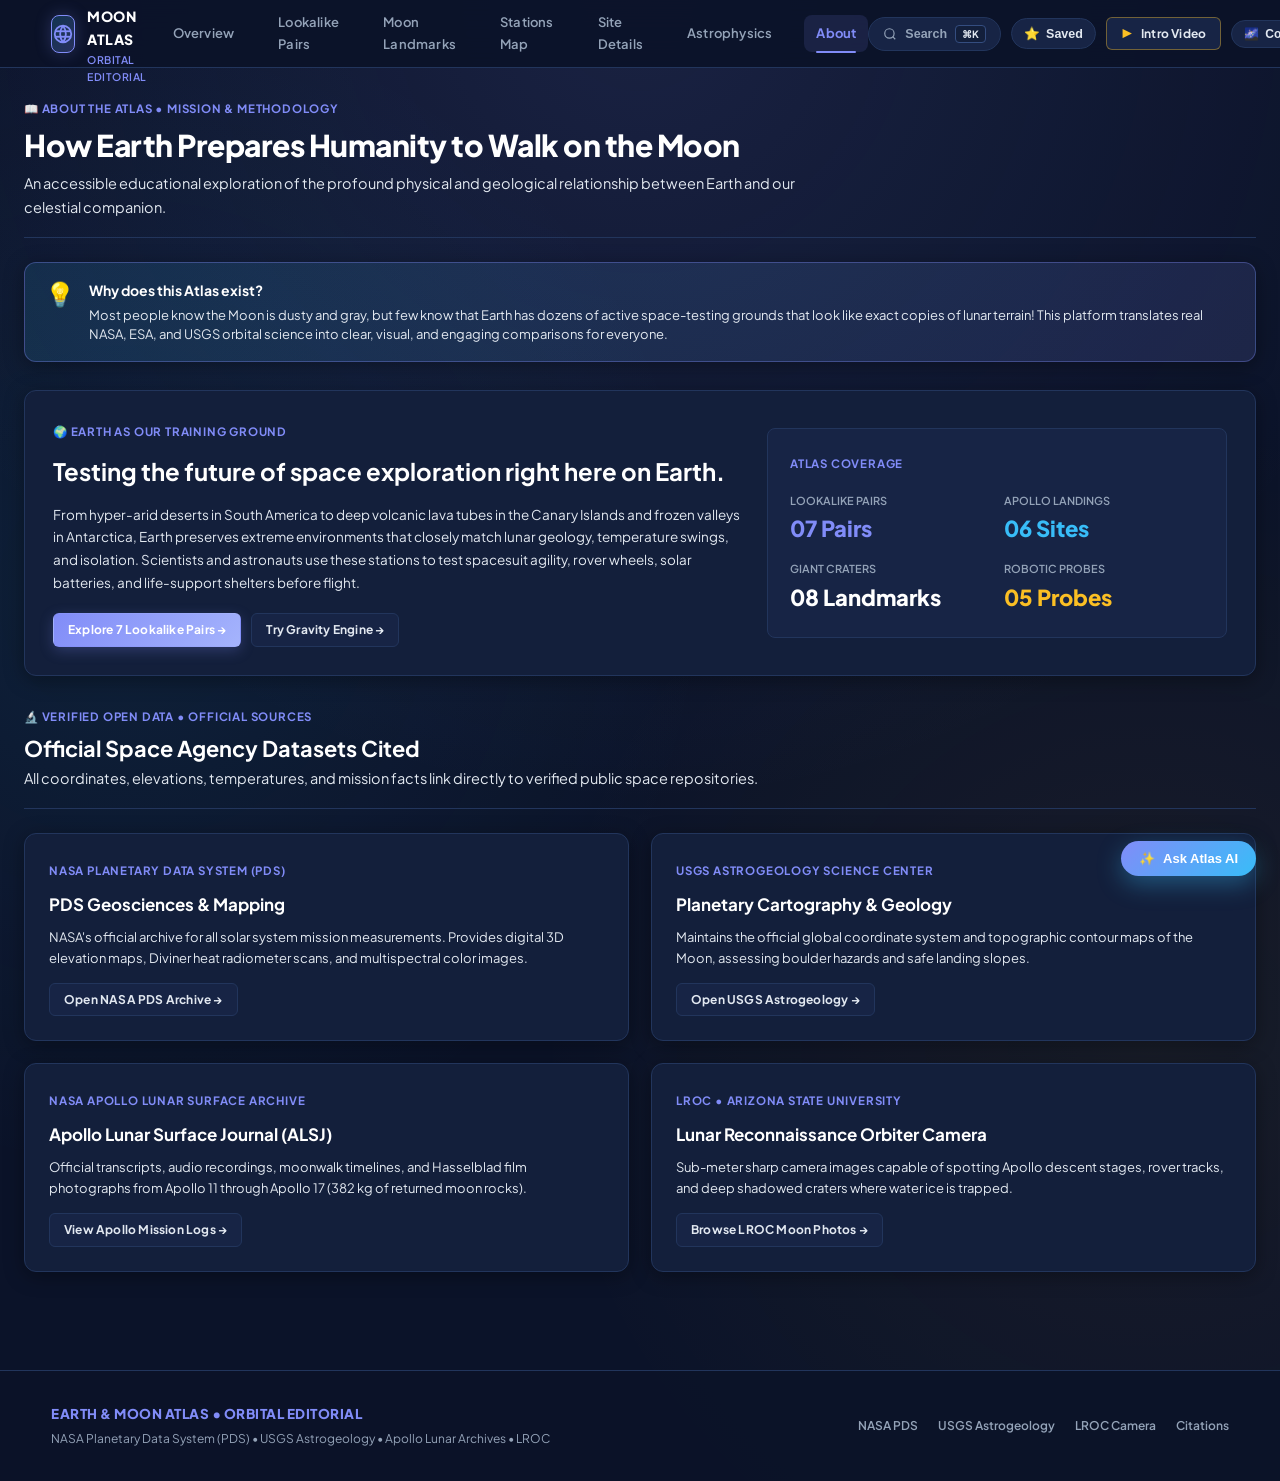
==== commit 6647f463: "Add interactive 60s video tour, NASA space reel, and onboarding explainer" ====
--- a/about.html
+++ b/about.html
@@ -34,6 +34,9 @@
             <a href="about.html" class="active">About</a>
         </nav>
         <div class="topbar-actions">
+            <a class="btn btn-ghost btn-sm btn-video-topbar" href="index.html#intro-video-section" title="Watch 60-Second Video Tour">
+                <span style="color: var(--amber);">▶</span> <span>Intro Video</span>
+            </a>
             <button class="theme-toggle-btn" onclick="cycleTheme()" title="Switch Theme">
                 <span>🎨</span> <span>Theme</span>
             </button>
--- a/style.css
+++ b/style.css
@@ -1833,3 +1833,1672 @@
         grid-template-columns: 1fr;
     }
 }
+
+
+/* ==========================================================================
+   APPLE + GOOGLE INSPIRED UI SYSTEM (SPOTLIGHT SEARCH, SAVED ITEMS, AI GUIDE)
+   ========================================================================== */
+
+/* Header Search & Bookmark Triggers */
+.search-trigger-btn {
+    display: inline-flex;
+    align-items: center;
+    gap: 8px;
+    padding: 7px 14px;
+    border-radius: 20px;
+    background: var(--card-surface);
+    border: 1px solid var(--line);
+    color: var(--muted);
+    font-size: 12.5px;
+    font-weight: 600;
+    cursor: pointer;
+    transition: all 0.2s cubic-bezier(0.16, 1, 0.3, 1);
+}
+
+.search-trigger-btn:hover {
+    border-color: var(--accent);
+    color: var(--text);
+    background: var(--card-hover);
+    transform: translateY(-1px);
+}
+
+.search-trigger-btn kbd {
+    font-family: var(--font-sans);
+    font-size: 10px;
+    font-weight: 700;
+    padding: 2px 6px;
+    border-radius: 4px;
+    background: var(--card);
+    border: 1px solid var(--line-light);
+    color: var(--text-dim);
+}
+
+.bookmarks-trigger-btn {
+    display: inline-flex;
+    align-items: center;
+    gap: 6px;
+    padding: 7px 12px;
+    border-radius: 20px;
+    background: var(--card-surface);
+    border: 1px solid var(--line);
+    color: var(--text-dim);
+    font-size: 12.5px;
+    font-weight: 600;
+    cursor: pointer;
+    transition: all 0.2s ease;
+}
+
+.bookmarks-trigger-btn:hover {
+    border-color: var(--amber);
+    color: var(--amber);
+    background: var(--card-hover);
+    transform: translateY(-1px);
+}
+
+.badge-count {
+    display: inline-flex;
+    align-items: center;
+    justify-content: center;
+    min-width: 18px;
+    height: 18px;
+    padding: 0 5px;
+    border-radius: 10px;
+    background: var(--amber);
+    color: #000;
+    font-size: 10px;
+    font-weight: 800;
+}
+
+/* Card Bookmark Button */
+.card-bookmark-btn {
+    background: var(--card-surface);
+    border: 1px solid var(--line);
+    color: var(--muted);
+    width: 32px;
+    height: 32px;
+    border-radius: 50%;
+    display: inline-flex;
+    align-items: center;
+    justify-content: center;
+    cursor: pointer;
+    font-size: 14px;
+    transition: all 0.2s ease;
+}
+
+.card-bookmark-btn:hover {
+    color: var(--amber);
+    border-color: var(--amber);
+    transform: scale(1.1);
+}
+
+.card-bookmark-btn.active {
+    color: var(--amber);
+    background: rgba(251, 191, 36, 0.15);
+    border-color: var(--amber);
+}
+
+/* ==========================================================================
+   SPOTLIGHT OMNISEARCH MODAL (Apple Spotlight + Google Simplicity)
+   ========================================================================== */
+.omnisearch-backdrop {
+    position: fixed;
+    inset: 0;
+    background: rgba(11, 19, 41, 0.82);
+    backdrop-filter: blur(12px);
+    -webkit-backdrop-filter: blur(12px);
+    z-index: 2000;
+    display: none;
+    align-items: flex-start;
+    justify-content: center;
+    padding: 70px 20px 20px;
+    animation: fadeInBackdrop 0.2s ease forwards;
+}
+
+.omnisearch-backdrop.active {
+    display: flex;
+}
+
+@keyframes fadeInBackdrop {
+    from { opacity: 0; }
+    to { opacity: 1; }
+}
+
+.omnisearch-modal {
+    background: var(--card);
+    border: 1px solid var(--line-light);
+    border-radius: var(--radius-lg);
+    width: 100%;
+    max-width: 660px;
+    box-shadow: 0 20px 60px rgba(0, 0, 0, 0.55), 0 0 30px var(--accent-glow);
+    display: flex;
+    flex-direction: column;
+    overflow: hidden;
+    animation: slideDownModal 0.25s cubic-bezier(0.16, 1, 0.3, 1) forwards;
+}
+
+@keyframes slideDownModal {
+    from { transform: translateY(-20px) scale(0.97); opacity: 0; }
+    to { transform: translateY(0) scale(1); opacity: 1; }
+}
+
+.omnisearch-header {
+    display: flex;
+    align-items: center;
+    gap: 12px;
+    padding: 16px 20px;
+    border-bottom: 1px solid var(--line);
+    background: var(--card-surface);
+}
+
+.omnisearch-input {
+    flex: 1;
+    background: transparent;
+    border: none;
+    outline: none;
+    color: var(--text);
+    font-size: 16px;
+    font-weight: 600;
+    font-family: var(--font-sans);
+}
+
+.omnisearch-input::placeholder {
+    color: var(--muted);
+    font-weight: 500;
+}
+
+.omnisearch-filters {
+    display: flex;
+    align-items: center;
+    gap: 6px;
+    padding: 10px 20px;
+    background: var(--card);
+    border-bottom: 1px solid var(--line);
+    overflow-x: auto;
+}
+
+.omnisearch-filter-pill {
+    padding: 4px 10px;
+    border-radius: 12px;
+    font-size: 11px;
+    font-weight: 600;
+    color: var(--muted);
+    background: var(--card-surface);
+    border: 1px solid var(--line);
+    cursor: pointer;
+    white-space: nowrap;
+    transition: all 0.15s ease;
+}
+
+.omnisearch-filter-pill:hover {
+    color: var(--text);
+    border-color: var(--line-light);
+}
+
+.omnisearch-filter-pill.active {
+    background: var(--accent);
+    color: #ffffff;
+    border-color: var(--accent);
+}
+
+.omnisearch-results-list {
+    max-height: 420px;
+    overflow-y: auto;
+    padding: 8px 12px;
+}
+
+.omnisearch-result-item {
+    display: flex;
+    align-items: center;
+    justify-content: space-between;
+    padding: 12px 14px;
+    border-radius: var(--radius-sm);
+    cursor: pointer;
+    transition: all 0.15s ease;
+    border: 1px solid transparent;
+    text-decoration: none;
+    color: var(--text);
+}
+
+.omnisearch-result-item:hover,
+.omnisearch-result-item.highlighted {
+    background: var(--card-hover);
+    border-color: var(--line-light);
+    transform: translateX(2px);
+}
+
+.omnisearch-result-left {
+    display: flex;
+    align-items: center;
+    gap: 12px;
+}
+
+.omnisearch-result-icon {
+    font-size: 18px;
+    width: 32px;
+    height: 32px;
+    display: flex;
+    align-items: center;
+    justify-content: center;
+    border-radius: 8px;
+    background: var(--card-surface);
+    border: 1px solid var(--line);
+}
+
+.omnisearch-result-info h5 {
+    font-size: 13.5px;
+    font-weight: 700;
+    color: var(--text);
+    margin: 0;
+}
+
+.omnisearch-result-info p {
+    font-size: 11.5px;
+    color: var(--muted);
+    margin: 2px 0 0;
+}
+
+.omnisearch-result-tag {
+    font-size: 10px;
+    font-weight: 700;
+    color: var(--accent);
+    background: rgba(129, 140, 248, 0.12);
+    padding: 3px 8px;
+    border-radius: 12px;
+}
+
+.omnisearch-footer {
+    display: flex;
+    align-items: center;
+    justify-content: space-between;
+    padding: 10px 20px;
+    background: var(--card-surface);
+    border-top: 1px solid var(--line);
+    font-size: 11px;
+    color: var(--muted);
+}
+
+.omnisearch-hints {
+    display: flex;
+    gap: 12px;
+}
+
+/* ==========================================================================
+   SAVED ITEMS / BOOKMARKS DRAWER
+   ========================================================================== */
+.bookmarks-backdrop {
+    position: fixed;
+    inset: 0;
+    background: rgba(7, 13, 29, 0.7);
+    backdrop-filter: blur(8px);
+    z-index: 2000;
+    display: none;
+    justify-content: flex-end;
+}
+
+.bookmarks-backdrop.active {
+    display: flex;
+}
+
+.bookmarks-drawer {
+    background: var(--card);
+    border-left: 1px solid var(--line);
+    width: 100%;
+    max-width: 420px;
+    height: 100%;
+    display: flex;
+    flex-direction: column;
+    box-shadow: -10px 0 40px rgba(0,0,0,0.5);
+    animation: slideInDrawer 0.25s cubic-bezier(0.16, 1, 0.3, 1) forwards;
+}
+
+@keyframes slideInDrawer {
+    from { transform: translateX(100%); }
+    to { transform: translateX(0); }
+}
+
+.bookmarks-header {
+    display: flex;
+    align-items: center;
+    justify-content: space-between;
+    padding: 18px 22px;
+    border-bottom: 1px solid var(--line);
+    background: var(--card-surface);
+}
+
+.bookmarks-header h3 {
+    font-size: 16px;
+    font-weight: 800;
+    color: var(--text);
+    display: flex;
+    align-items: center;
+    gap: 8px;
+}
+
+.bookmarks-body {
+    flex: 1;
+    overflow-y: auto;
+    padding: 16px;
+    display: flex;
+    flex-direction: column;
+    gap: 10px;
+}
+
+.bookmark-item-card {
+    background: var(--card-surface);
+    border: 1px solid var(--line);
+    border-radius: var(--radius-sm);
+    padding: 12px 14px;
+    display: flex;
+    justify-content: space-between;
+    align-items: center;
+    transition: all 0.2s ease;
+}
+
+.bookmark-item-card:hover {
+    border-color: var(--accent);
+    transform: translateY(-1px);
+}
+
+.bookmark-item-card h4 {
+    font-size: 13.5px;
+    font-weight: 700;
+    color: var(--text);
+    margin-bottom: 2px;
+}
+
+.bookmark-item-card p {
+    font-size: 11px;
+    color: var(--muted);
+}
+
+.bookmark-remove-btn {
+    background: transparent;
+    border: none;
+    color: var(--muted);
+    font-size: 16px;
+    cursor: pointer;
+    padding: 4px;
+    transition: color 0.15s ease;
+}
+
+.bookmark-remove-btn:hover {
+    color: var(--rose);
+}
+
+/* ==========================================================================
+   AI SPACE GUIDE (Apple/Google Intelligent Assistant)
+   ========================================================================== */
+.ai-float-trigger {
+    position: fixed;
+    bottom: 24px;
+    right: 24px;
+    z-index: 999;
+    background: linear-gradient(135deg, var(--accent), var(--blue));
+    color: #ffffff;
+    border: none;
+    border-radius: 50px;
+    padding: 10px 18px;
+    font-size: 13px;
+    font-weight: 700;
+    display: flex;
+    align-items: center;
+    gap: 8px;
+    cursor: pointer;
+    box-shadow: 0 8px 25px rgba(56, 189, 248, 0.35);
+    transition: all 0.25s cubic-bezier(0.16, 1, 0.3, 1);
+}
+
+.ai-float-trigger:hover {
+    transform: translateY(-2px) scale(1.03);
+    box-shadow: 0 12px 32px rgba(56, 189, 248, 0.5);
+}
+
+.ai-chat-modal {
+    position: fixed;
+    bottom: 80px;
+    right: 24px;
+    width: 380px;
+    max-width: calc(100vw - 32px);
+    height: 520px;
+    max-height: calc(100vh - 110px);
+    background: var(--card);
+    border: 1px solid var(--accent);
+    border-radius: var(--radius-lg);
+    box-shadow: 0 16px 50px rgba(0,0,0,0.65), 0 0 25px var(--accent-glow);
+    z-index: 1000;
+    display: none;
+    flex-direction: column;
+    overflow: hidden;
+    animation: scaleInAi 0.25s cubic-bezier(0.16, 1, 0.3, 1) forwards;
+}
+
+@keyframes scaleInAi {
+    from { transform: scale(0.9) translateY(20px); opacity: 0; }
+    to { transform: scale(1) translateY(0); opacity: 1; }
+}
+
+.ai-chat-modal.active {
+    display: flex;
+}
+
+.ai-chat-header {
+    background: var(--card-surface);
+    border-bottom: 1px solid var(--line);
+    padding: 14px 18px;
+    display: flex;
+    justify-content: space-between;
+    align-items: center;
+}
+
+.ai-chat-header-title {
+    display: flex;
+    align-items: center;
+    gap: 8px;
+    font-size: 13.5px;
+    font-weight: 800;
+    color: var(--text);
+}
+
+.ai-chat-body {
+    flex: 1;
+    overflow-y: auto;
+    padding: 16px;
+    display: flex;
+    flex-direction: column;
+    gap: 12px;
+}
+
+.ai-bubble {
+    padding: 10px 14px;
+    border-radius: 14px;
+    font-size: 12.5px;
+    line-height: 1.5;
+    max-width: 88%;
+}
+
+.ai-bubble-bot {
+    background: var(--card-surface);
+    color: var(--text);
+    border: 1px solid var(--line);
+    align-self: flex-start;
+    border-bottom-left-radius: 4px;
+}
+
+.ai-bubble-user {
+    background: var(--accent);
+    color: #ffffff;
+    align-self: flex-end;
+    border-bottom-right-radius: 4px;
+    font-weight: 500;
+}
+
+.ai-suggested-chips {
+    display: flex;
+    flex-direction: column;
+    gap: 6px;
+    margin-top: 4px;
+}
+
+.ai-chip-btn {
+    background: var(--card);
+    border: 1px solid var(--line);
+    color: var(--text-dim);
+    padding: 6px 10px;
+    border-radius: 8px;
+    font-size: 11px;
+    font-weight: 600;
+    text-align: left;
+    cursor: pointer;
+    transition: all 0.15s ease;
+}
+
+.ai-chip-btn:hover {
+    border-color: var(--accent);
+    color: var(--accent);
+    background: var(--card-hover);
+}
+
+.ai-chat-footer {
+    padding: 10px 14px;
+    background: var(--card-surface);
+    border-top: 1px solid var(--line);
+    display: flex;
+    gap: 8px;
+}
+
+.ai-chat-input {
+    flex: 1;
+    background: var(--card);
+    border: 1px solid var(--line);
+    border-radius: 20px;
+    padding: 8px 14px;
+    color: var(--text);
+    font-size: 12.5px;
+    outline: none;
+}
+
+.ai-chat-input:focus {
+    border-color: var(--accent);
+}
+
+.ai-chat-send {
+    background: var(--accent);
+    color: #fff;
+    border: none;
+    border-radius: 50%;
+    width: 34px;
+    height: 34px;
+    cursor: pointer;
+    display: flex;
+    align-items: center;
+    justify-content: center;
+    font-size: 14px;
+    transition: transform 0.15s ease;
+}
+
+.ai-chat-send:hover {
+    transform: scale(1.08);
+}
+
+/* ==========================================================================
+   INTERACTIVE INTRO VIDEO TOUR & MISSION BRIEFING STYLES
+   ========================================================================== */
+
+/* Hero video CTA */
+.btn-video-hero {
+    background: linear-gradient(135deg, #f59e0b, #d97706);
+    color: #0b1329 !important;
+    font-weight: 700;
+    border: 1px solid rgba(251, 191, 36, 0.6);
+    box-shadow: 0 0 24px rgba(245, 158, 11, 0.45);
+    display: inline-flex;
+    align-items: center;
+    gap: 10px;
+    padding: 12px 22px;
+    border-radius: 30px;
+    font-size: 14.5px;
+    cursor: pointer;
+    transition: all 0.25s ease;
+    text-decoration: none;
+}
+
+.btn-video-hero:hover {
+    transform: translateY(-2px) scale(1.03);
+    box-shadow: 0 0 32px rgba(245, 158, 11, 0.7);
+    color: #000 !important;
+}
+
+.video-play-pulse {
+    display: inline-flex;
+    align-items: center;
+    justify-content: center;
+    width: 24px;
+    height: 24px;
+    border-radius: 50%;
+    background: rgba(11, 19, 41, 0.9);
+    color: #fbbf24;
+    font-size: 11px;
+    box-shadow: 0 0 10px rgba(251, 191, 36, 0.8);
+    animation: videoPulseRing 1.8s infinite;
+}
+
+@keyframes videoPulseRing {
+    0% { transform: scale(0.95); box-shadow: 0 0 0 0 rgba(251, 191, 36, 0.7); }
+    70% { transform: scale(1.06); box-shadow: 0 0 0 10px rgba(251, 191, 36, 0); }
+    100% { transform: scale(0.95); box-shadow: 0 0 0 0 rgba(251, 191, 36, 0); }
+}
+
+.video-pill-tag {
+    background: rgba(11, 19, 41, 0.85);
+    color: #fef08a;
+    font-size: 10px;
+    font-weight: 800;
+    text-transform: uppercase;
+    letter-spacing: 0.5px;
+    padding: 3px 8px;
+    border-radius: 12px;
+}
+
+.btn-video-topbar {
+    border-color: rgba(251, 191, 36, 0.4) !important;
+}
+.btn-video-topbar:hover {
+    border-color: var(--amber) !important;
+    background: rgba(251, 191, 36, 0.1) !important;
+}
+
+/* Video Section Wrapper */
+.intro-video-section {
+    margin: 36px 0 44px;
+    background: var(--card);
+    border: 1px solid var(--line);
+    border-radius: var(--radius-lg);
+    padding: 30px;
+    box-shadow: var(--shadow-card);
+    position: relative;
+}
+
+.video-section-header {
+    display: flex;
+    justify-content: space-between;
+    align-items: flex-end;
+    flex-wrap: wrap;
+    gap: 18px;
+    margin-bottom: 22px;
+}
+
+.video-header-left {
+    max-width: 680px;
+}
+
+.video-section-title {
+    font-size: clamp(22px, 3.2vw, 32px);
+    font-weight: 800;
+    letter-spacing: -0.6px;
+    margin: 6px 0 8px;
+    color: var(--text);
+}
+
+.video-section-subtitle {
+    color: var(--text-dim);
+    font-size: 14px;
+    line-height: 1.6;
+}
+
+.video-mode-tabs {
+    display: inline-flex;
+    background: var(--card-surface);
+    border: 1px solid var(--line);
+    border-radius: 30px;
+    padding: 4px;
+    gap: 4px;
+}
+
+.video-tab-btn {
+    background: transparent;
+    border: none;
+    color: var(--muted);
+    font-size: 12.5px;
+    font-weight: 700;
+    padding: 8px 16px;
+    border-radius: 20px;
+    cursor: pointer;
+    transition: all 0.2s ease;
+    display: inline-flex;
+    align-items: center;
+    gap: 6px;
+}
+
+.video-tab-btn:hover {
+    color: var(--text);
+}
+
+.video-tab-btn.active {
+    background: var(--accent);
+    color: #ffffff;
+    box-shadow: 0 2px 10px var(--accent-glow);
+}
+
+/* Video Player Frame Container */
+.video-player-container {
+    position: relative;
+    width: 100%;
+    aspect-ratio: 16 / 9;
+    min-height: 480px;
+    border-radius: var(--radius-md);
+    overflow: hidden;
+    border: 1px solid var(--line-light);
+    background: #080d1d;
+    box-shadow: 0 16px 48px rgba(0, 0, 0, 0.55);
+}
+
+.video-player-container.theater-mode {
+    position: fixed;
+    inset: 0;
+    width: 100vw;
+    height: 100vh;
+    aspect-ratio: auto;
+    min-height: 100vh;
+    border-radius: 0;
+    z-index: 99999;
+    background: #050813;
+    display: flex;
+    flex-direction: column;
+    justify-content: center;
+}
+
+body.theater-active {
+    overflow: hidden !important;
+}
+
+.video-interactive-stage {
+    position: absolute;
+    inset: 0;
+    overflow: hidden;
+}
+
+.video-canvas {
+    position: absolute;
+    inset: 0;
+    width: 100%;
+    height: 100%;
+    display: block;
+}
+
+.video-cinema-overlay {
+    position: absolute;
+    inset: 0;
+    pointer-events: none;
+    background: 
+        radial-gradient(circle at center, transparent 40%, rgba(5, 8, 19, 0.8) 100%),
+        repeating-linear-gradient(0deg, rgba(0, 0, 0, 0.04) 0px, rgba(0, 0, 0, 0.04) 1px, transparent 1px, transparent 3px);
+    z-index: 2;
+}
+
+/* Video HUD Top Bar */
+.video-hud-top {
+    position: absolute;
+    top: 14px;
+    left: 18px;
+    right: 18px;
+    display: flex;
+    justify-content: space-between;
+    align-items: center;
+    z-index: 10;
+    pointer-events: none;
+}
+
+.video-hud-top > * {
+    pointer-events: auto;
+}
+
+.hud-badge {
+    background: rgba(11, 19, 41, 0.75);
+    border: 1px solid rgba(129, 140, 248, 0.3);
+    backdrop-filter: blur(8px);
+    border-radius: 20px;
+    padding: 5px 12px;
+    display: inline-flex;
+    align-items: center;
+    gap: 8px;
+    font-size: 11px;
+    font-weight: 800;
+    letter-spacing: 0.5px;
+    color: var(--accent-light);
+    font-family: var(--font-mono);
+}
+
+.hud-dot {
+    width: 8px;
+    height: 8px;
+    border-radius: 50%;
+    background: var(--amber);
+    box-shadow: 0 0 8px var(--amber);
+}
+
+.hud-dot.live-blink {
+    animation: hudBlink 1.2s infinite;
+}
+
+@keyframes hudBlink {
+    0%, 100% { opacity: 1; }
+    50% { opacity: 0.3; }
+}
+
+.hud-telemetry {
+    background: rgba(11, 19, 41, 0.65);
+    border: 1px solid rgba(255, 255, 255, 0.1);
+    backdrop-filter: blur(8px);
+    border-radius: 20px;
+    padding: 5px 14px;
+    font-family: var(--font-mono);
+    font-size: 11px;
+    color: var(--blue);
+    letter-spacing: 0.4px;
+}
+
+.hud-theater-btn {
+    background: rgba(11, 19, 41, 0.75);
+    border: 1px solid rgba(255, 255, 255, 0.15);
+    color: var(--muted);
+    border-radius: 20px;
+    padding: 5px 12px;
+    font-size: 11px;
+    cursor: pointer;
+    transition: all 0.2s ease;
+    display: inline-flex;
+    align-items: center;
+    gap: 5px;
+}
+
+.hud-theater-btn:hover {
+    color: #fff;
+    border-color: var(--accent);
+}
+
+/* Dynamic Scene Overlay in Video */
+.video-scene-overlay {
+    position: absolute;
+    inset: 60px 24px 115px;
+    display: flex;
+    align-items: center;
+    justify-content: center;
+    z-index: 5;
+    pointer-events: none;
+}
+
+.video-scene-overlay > * {
+    pointer-events: auto;
+}
+
+.scene-card {
+    background: rgba(15, 23, 42, 0.82);
+    backdrop-filter: blur(14px);
+    border: 1px solid rgba(129, 140, 248, 0.3);
+    border-radius: var(--radius-md);
+    padding: 24px 28px;
+    max-width: 720px;
+    width: 95%;
+    box-shadow: 0 16px 40px rgba(0, 0, 0, 0.6);
+    text-align: left;
+}
+
+.scene-fade-in {
+    animation: scenePop 0.35s cubic-bezier(0.16, 1, 0.3, 1) forwards;
+}
+
+@keyframes scenePop {
+    from { opacity: 0; transform: translateY(12px) scale(0.98); }
+    to { opacity: 1; transform: translateY(0) scale(1); }
+}
+
+.scene-badge {
+    display: inline-flex;
+    align-items: center;
+    background: rgba(56, 189, 248, 0.15);
+    border: 1px solid rgba(56, 189, 248, 0.35);
+    border-radius: 14px;
+    padding: 4px 12px;
+    font-size: 10.5px;
+    font-weight: 800;
+    color: var(--blue);
+    margin-bottom: 10px;
+    letter-spacing: 0.4px;
+}
+
+.scene-title {
+    font-size: clamp(18px, 2.5vw, 24px);
+    font-weight: 800;
+    color: #ffffff;
+    margin-bottom: 8px;
+    line-height: 1.25;
+}
+
+.scene-desc {
+    font-size: 13.5px;
+    color: #cbd5e1;
+    line-height: 1.6;
+    margin-bottom: 16px;
+}
+
+.scene-mini-grid {
+    display: grid;
+    grid-template-columns: repeat(3, 1fr);
+    gap: 12px;
+    margin-bottom: 18px;
+}
+
+.scene-mini-item {
+    background: rgba(11, 19, 41, 0.65);
+    border: 1px solid rgba(255, 255, 255, 0.08);
+    border-radius: var(--radius-sm);
+    padding: 10px 12px;
+}
+
+.scene-mini-item .icon {
+    font-size: 18px;
+    display: block;
+    margin-bottom: 4px;
+}
+
+.scene-mini-item b {
+    display: block;
+    font-size: 12.5px;
+    color: #ffffff;
+    margin-bottom: 2px;
+}
+
+.scene-mini-item small {
+    display: block;
+    font-size: 11px;
+    color: #94a3b8;
+    line-height: 1.35;
+}
+
+.scene-compare-grid {
+    display: grid;
+    grid-template-columns: 1fr 1fr;
+    gap: 16px;
+    margin-bottom: 18px;
+}
+
+.compare-col {
+    background: rgba(11, 19, 41, 0.65);
+    border-radius: var(--radius-sm);
+    padding: 14px;
+    border: 1px solid rgba(255, 255, 255, 0.08);
+}
+
+.compare-col.earth-col {
+    border-color: rgba(56, 189, 248, 0.3);
+}
+
+.compare-col.moon-col {
+    border-color: rgba(251, 191, 36, 0.3);
+}
+
+.compare-col .col-title {
+    display: block;
+    font-size: 11px;
+    font-weight: 800;
+    letter-spacing: 0.5px;
+    margin-bottom: 8px;
+}
+
+.compare-col.earth-col .col-title { color: var(--blue); }
+.compare-col.moon-col .col-title { color: var(--amber); }
+
+.compare-stat {
+    margin-bottom: 8px;
+}
+
+.compare-stat b {
+    display: block;
+    font-size: 16px;
+    font-weight: 800;
+    color: #fff;
+}
+
+.compare-stat small {
+    color: #94a3b8;
+    font-size: 11px;
+}
+
+.jump-pill {
+    background: rgba(255, 255, 255, 0.06);
+    border-radius: 12px;
+    padding: 4px 10px;
+    font-size: 11px;
+    color: #cbd5e1;
+    font-weight: 600;
+    margin-top: 6px;
+}
+
+.jump-pill.highlight {
+    background: rgba(251, 191, 36, 0.15);
+    border: 1px solid rgba(251, 191, 36, 0.35);
+    color: var(--amber);
+}
+
+.scene-triplet-grid {
+    display: grid;
+    grid-template-columns: repeat(3, 1fr);
+    gap: 10px;
+    margin-bottom: 16px;
+}
+
+.triplet-card {
+    background: rgba(11, 19, 41, 0.7);
+    border: 1px solid rgba(129, 140, 248, 0.25);
+    border-radius: var(--radius-sm);
+    padding: 10px;
+    cursor: pointer;
+    transition: all 0.2s ease;
+}
+
+.triplet-card:hover {
+    border-color: var(--amber);
+    transform: translateY(-2px);
+    background: rgba(26, 42, 79, 0.85);
+}
+
+.triplet-card .tag {
+    font-size: 9.5px;
+    font-weight: 800;
+    color: var(--blue);
+    display: block;
+    margin-bottom: 2px;
+}
+
+.triplet-card b {
+    font-size: 12px;
+    color: #fff;
+    display: block;
+    margin-bottom: 2px;
+}
+
+.triplet-card small {
+    font-size: 10.5px;
+    color: #94a3b8;
+    display: block;
+}
+
+.scene-apollo-strip {
+    display: grid;
+    grid-template-columns: repeat(4, 1fr);
+    gap: 10px;
+    margin-bottom: 16px;
+}
+
+.apollo-chip {
+    background: rgba(11, 19, 41, 0.65);
+    border: 1px solid rgba(255, 255, 255, 0.08);
+    border-radius: var(--radius-sm);
+    padding: 10px;
+}
+
+.apollo-chip b {
+    display: block;
+    font-size: 12px;
+    color: var(--amber);
+    margin-bottom: 2px;
+}
+
+.apollo-chip small {
+    font-size: 10.5px;
+    color: #cbd5e1;
+    display: block;
+}
+
+.scene-module-pills {
+    display: grid;
+    grid-template-columns: repeat(3, 1fr);
+    gap: 10px;
+    margin-bottom: 18px;
+}
+
+.module-pill {
+    background: rgba(11, 19, 41, 0.7);
+    border: 1px solid rgba(52, 211, 153, 0.25);
+    border-radius: var(--radius-sm);
+    padding: 10px 12px;
+    display: flex;
+    align-items: center;
+    gap: 10px;
+    transition: all 0.2s ease;
+}
+
+.module-pill:hover {
+    border-color: var(--green);
+    transform: translateY(-2px);
+    background: rgba(16, 40, 32, 0.8);
+}
+
+.module-pill .pill-icon {
+    font-size: 18px;
+}
+
+.module-pill b {
+    display: block;
+    font-size: 12px;
+    color: #fff;
+}
+
+.module-pill small {
+    font-size: 10.5px;
+    color: #94a3b8;
+    display: block;
+}
+
+.scene-action-row {
+    display: flex;
+    gap: 10px;
+    align-items: center;
+    flex-wrap: wrap;
+}
+
+/* Big Center Play Button Overlay */
+.video-center-play {
+    position: absolute;
+    inset: 0;
+    display: flex;
+    flex-direction: column;
+    align-items: center;
+    justify-content: center;
+    gap: 14px;
+    z-index: 8;
+    background: rgba(7, 13, 29, 0.45);
+    backdrop-filter: blur(2px);
+    cursor: pointer;
+    transition: all 0.25s ease;
+}
+
+.video-center-play:hover .play-circle-glow {
+    transform: scale(1.12);
+    box-shadow: 0 0 36px var(--accent);
+}
+
+.play-circle-glow {
+    width: 76px;
+    height: 76px;
+    border-radius: 50%;
+    background: linear-gradient(135deg, var(--accent), #4f46e5);
+    color: #ffffff;
+    display: flex;
+    align-items: center;
+    justify-content: center;
+    box-shadow: 0 0 28px var(--accent-glow);
+    transition: transform 0.25s ease, box-shadow 0.25s ease;
+}
+
+.video-center-play span {
+    font-size: 14px;
+    font-weight: 700;
+    color: #ffffff;
+    background: rgba(11, 19, 41, 0.8);
+    padding: 6px 16px;
+    border-radius: 20px;
+    border: 1px solid rgba(255, 255, 255, 0.15);
+}
+
+/* Closed Captions Bar */
+.video-caption-bar {
+    position: absolute;
+    bottom: 58px;
+    left: 20px;
+    right: 20px;
+    background: rgba(11, 19, 41, 0.88);
+    backdrop-filter: blur(8px);
+    border: 1px solid rgba(255, 255, 255, 0.12);
+    border-radius: 8px;
+    padding: 8px 16px;
+    z-index: 10;
+    display: flex;
+    align-items: center;
+    gap: 10px;
+    font-size: 13px;
+    box-shadow: 0 4px 18px rgba(0, 0, 0, 0.4);
+}
+
+.caption-speaker {
+    font-size: 10.5px;
+    font-weight: 800;
+    color: var(--amber);
+    letter-spacing: 0.5px;
+    font-family: var(--font-mono);
+    white-space: nowrap;
+}
+
+.caption-text {
+    color: #f1f5f9;
+    line-height: 1.45;
+}
+
+.caption-text b {
+    color: var(--accent-light);
+}
+
+/* Bottom Video Controls Bar */
+.video-controls-bar {
+    position: absolute;
+    bottom: 0;
+    left: 0;
+    right: 0;
+    background: linear-gradient(0deg, rgba(7, 13, 29, 0.98) 0%, rgba(7, 13, 29, 0.8) 75%, transparent 100%);
+    padding: 10px 16px 12px;
+    z-index: 10;
+}
+
+.video-timeline-wrapper {
+    width: 100%;
+    padding: 6px 0;
+    cursor: pointer;
+}
+
+.video-timeline-track {
+    width: 100%;
+    height: 6px;
+    background: rgba(255, 255, 255, 0.15);
+    border-radius: 4px;
+    position: relative;
+    overflow: visible;
+}
+
+.video-timeline-progress {
+    height: 100%;
+    width: 0%;
+    background: linear-gradient(90deg, var(--blue), var(--accent), var(--amber));
+    border-radius: 4px;
+    position: relative;
+    transition: width 0.05s linear;
+}
+
+.chapter-marker {
+    position: absolute;
+    top: -2px;
+    width: 3px;
+    height: 10px;
+    background: rgba(255, 255, 255, 0.45);
+    border-radius: 2px;
+    transform: translateX(-50%);
+    pointer-events: none;
+}
+
+.video-controls-row {
+    display: flex;
+    justify-content: space-between;
+    align-items: center;
+    margin-top: 6px;
+    gap: 12px;
+    flex-wrap: wrap;
+}
+
+.controls-left, .controls-right, .controls-center {
+    display: flex;
+    align-items: center;
+    gap: 8px;
+}
+
+.ctrl-btn {
+    background: transparent;
+    border: none;
+    color: var(--muted);
+    font-size: 15px;
+    cursor: pointer;
+    padding: 4px 8px;
+    border-radius: 6px;
+    transition: all 0.2s ease;
+    display: inline-flex;
+    align-items: center;
+    justify-content: center;
+}
+
+.ctrl-btn:hover {
+    color: #fff;
+    background: rgba(255, 255, 255, 0.08);
+}
+
+.ctrl-btn.active {
+    color: var(--accent);
+}
+
+.ctrl-btn.muted {
+    color: var(--rose);
+}
+
+.video-time-display {
+    font-family: var(--font-mono);
+    font-size: 11.5px;
+    color: #cbd5e1;
+    margin-left: 4px;
+}
+
+/* Audio wave bars */
+.audio-wave-visualizer {
+    display: inline-flex;
+    align-items: center;
+    gap: 2.5px;
+    height: 14px;
+    padding: 0 4px;
+}
+
+.audio-wave-visualizer .bar {
+    width: 2.5px;
+    height: 4px;
+    background: var(--amber);
+    border-radius: 2px;
+    transition: height 0.15s ease;
+}
+
+.audio-wave-visualizer.wave-active .bar {
+    animation: waveBounce 0.8s ease-in-out infinite alternate;
+}
+
+.audio-wave-visualizer.wave-active .bar:nth-child(1) { animation-delay: 0.1s; }
+.audio-wave-visualizer.wave-active .bar:nth-child(2) { animation-delay: 0.3s; }
+.audio-wave-visualizer.wave-active .bar:nth-child(3) { animation-delay: 0.15s; }
+.audio-wave-visualizer.wave-active .bar:nth-child(4) { animation-delay: 0.4s; }
+.audio-wave-visualizer.wave-active .bar:nth-child(5) { animation-delay: 0.25s; }
+
+@keyframes waveBounce {
+    from { height: 3px; }
+    to { height: 14px; }
+}
+
+.chapter-pill-group {
+    display: flex;
+    gap: 4px;
+    background: rgba(11, 19, 41, 0.6);
+    border: 1px solid rgba(255, 255, 255, 0.08);
+    border-radius: 20px;
+    padding: 2px 4px;
+}
+
+.ch-pill {
+    background: transparent;
+    border: none;
+    color: var(--muted);
+    font-size: 11px;
+    font-weight: 700;
+    padding: 3px 8px;
+    border-radius: 14px;
+    cursor: pointer;
+    transition: all 0.15s ease;
+    white-space: nowrap;
+}
+
+.ch-pill:hover {
+    color: #fff;
+}
+
+.ch-pill.active {
+    background: rgba(129, 140, 248, 0.25);
+    color: var(--accent-light);
+}
+
+/* Action Banner below Video */
+.video-jump-bar {
+    display: flex;
+    justify-content: space-between;
+    align-items: center;
+    background: var(--card-surface);
+    border: 1px solid var(--line);
+    border-radius: var(--radius-sm);
+    padding: 14px 20px;
+    margin-top: 18px;
+    flex-wrap: wrap;
+    gap: 14px;
+}
+
+.jump-info {
+    display: flex;
+    flex-direction: column;
+    gap: 2px;
+}
+
+.jump-info #jump-tag {
+    font-size: 10px;
+    font-weight: 800;
+    color: var(--amber);
+    letter-spacing: 0.5px;
+    font-family: var(--font-mono);
+}
+
+.jump-info #jump-title {
+    font-size: 15px;
+    font-weight: 700;
+    color: var(--text);
+}
+
+/* NASA Reel Stage */
+.video-nasa-stage {
+    padding: 16px;
+    height: 100%;
+    display: flex;
+    flex-direction: column;
+    justify-content: center;
+}
+
+.nasa-embed-frame {
+    width: 100%;
+    height: calc(100% - 40px);
+    border-radius: var(--radius-sm);
+    border: none;
+}
+
+/* 3-Step Quick Explainer Cards */
+.onboarding-guide-section {
+    margin: 32px 0 38px;
+}
+
+.onboarding-grid {
+    display: grid;
+    grid-template-columns: repeat(3, 1fr);
+    gap: 20px;
+}
+
+.onboarding-card {
+    background: var(--card);
+    border: 1px solid var(--line);
+    border-radius: var(--radius-md);
+    padding: 24px;
+    display: flex;
+    flex-direction: column;
+    transition: all 0.25s ease;
+    box-shadow: var(--shadow-card);
+}
+
+.onboarding-card:hover {
+    border-color: var(--accent);
+    transform: translateY(-3px);
+    box-shadow: var(--shadow-hover);
+}
+
+.onboarding-icon-wrap {
+    width: 46px;
+    height: 46px;
+    border-radius: 12px;
+    display: flex;
+    align-items: center;
+    justify-content: center;
+    font-size: 22px;
+    margin-bottom: 16px;
+}
+
+.onboarding-badge {
+    font-size: 11px;
+    font-weight: 800;
+    font-family: var(--font-mono);
+    color: var(--muted);
+    letter-spacing: 0.5px;
+    margin-bottom: 6px;
+}
+
+.onboarding-card h3 {
+    font-size: 17px;
+    font-weight: 700;
+    color: var(--text);
+    margin-bottom: 10px;
+}
+
+.onboarding-card p {
+    font-size: 13.5px;
+    color: var(--text-dim);
+    line-height: 1.6;
+    margin-bottom: 18px;
+    flex: 1;
+}
+
+.onboarding-footer {
+    border-top: 1px solid var(--line);
+    padding-top: 14px;
+}
+
+.onboarding-link {
+    font-size: 13px;
+    font-weight: 700;
+    color: var(--accent-light);
+    display: inline-flex;
+    align-items: center;
+    gap: 4px;
+    transition: gap 0.2s ease;
+}
+
+.onboarding-link:hover {
+    gap: 8px;
+    color: var(--accent);
+}
+
+/* 10-Second Concept Demo Switcher Box */
+.concept-demo-box {
+    background: var(--card);
+    border: 1px solid var(--line);
+    border-radius: var(--radius-md);
+    padding: 24px;
+    margin-bottom: 34px;
+}
+
+.concept-demo-header {
+    display: flex;
+    justify-content: space-between;
+    align-items: center;
+    margin-bottom: 18px;
+    flex-wrap: wrap;
+    gap: 12px;
+}
+
+.concept-tabs-row {
+    display: flex;
+    gap: 8px;
+    flex-wrap: wrap;
+}
+
+.concept-tab-btn {
+    background: var(--card-surface);
+    border: 1px solid var(--line);
+    color: var(--text-dim);
+    font-size: 12px;
+    font-weight: 700;
+    padding: 6px 14px;
+    border-radius: 20px;
+    cursor: pointer;
+    transition: all 0.2s ease;
+}
+
+.concept-tab-btn:hover {
+    border-color: var(--accent);
+    color: var(--text);
+}
+
+.concept-tab-btn.active {
+    background: var(--accent);
+    color: #fff;
+    border-color: var(--accent);
+}
+
+.demo-cards-wrapper {
+    display: grid;
+    grid-template-columns: 1fr auto 1fr;
+    gap: 16px;
+    align-items: center;
+}
+
+.demo-card {
+    background: var(--card-surface);
+    border: 1px solid var(--line);
+    border-radius: var(--radius-sm);
+    overflow: hidden;
+}
+
+.demo-card-img {
+    height: 150px;
+    background-size: cover;
+    background-position: center;
+    position: relative;
+    padding: 10px;
+}
+
+.demo-card-badge {
+    display: inline-block;
+    padding: 4px 10px;
+    border-radius: 12px;
+    font-size: 10px;
+    font-weight: 800;
+    backdrop-filter: blur(8px);
+}
+
+.demo-card-badge.earth {
+    background: rgba(2, 132, 199, 0.85);
+    color: #fff;
+}
+
+.demo-card-badge.moon {
+    background: rgba(217, 119, 6, 0.85);
+    color: #fff;
+}
+
+.demo-card-body {
+    padding: 14px;
+}
+
+.demo-card-body h4 {
+    font-size: 14px;
+    font-weight: 700;
+    color: var(--text);
+    margin-bottom: 6px;
+}
+
+.demo-card-body p {
+    font-size: 12px;
+    color: var(--text-dim);
+    line-height: 1.5;
+}
+
+.demo-connector {
+    display: flex;
+    flex-direction: column;
+    align-items: center;
+    gap: 6px;
+    text-align: center;
+}
+
+.demo-connector-icon {
+    width: 38px;
+    height: 38px;
+    border-radius: 50%;
+    background: var(--accent);
+    color: #fff;
+    display: flex;
+    align-items: center;
+    justify-content: center;
+    font-size: 18px;
+    font-weight: 800;
+    box-shadow: 0 0 14px var(--accent-glow);
+}
+
+.demo-connector span {
+    font-size: 9.5px;
+    font-weight: 800;
+    color: var(--muted);
+    font-family: var(--font-mono);
+    letter-spacing: 0.5px;
+}
+
+/* Light Theme Overrides */
+[data-theme="light"] .video-player-container {
+    background: #0b1329; /* Keep video frame immersive deep navy */
+}
+[data-theme="light"] .concept-tab-btn.active {
+    background: var(--accent);
+    color: #ffffff;
+}
+
+/* Responsive Media Queries */
+@media (max-width: 900px) {
+    .onboarding-grid {
+        grid-template-columns: 1fr;
+    }
+    .demo-cards-wrapper {
+        grid-template-columns: 1fr;
+    }
+    .demo-connector {
+        flex-direction: row;
+        justify-content: center;
+        padding: 8px 0;
+    }
+    .scene-mini-grid, .scene-triplet-grid, .scene-module-pills {
+        grid-template-columns: 1fr;
+    }
+    .scene-apollo-strip {
+        grid-template-columns: 1fr 1fr;
+    }
+    .controls-center {
+        order: 3;
+        width: 100%;
+        justify-content: center;
+    }
+    .video-player-container {
+        min-height: 520px;
+    }
+}
+
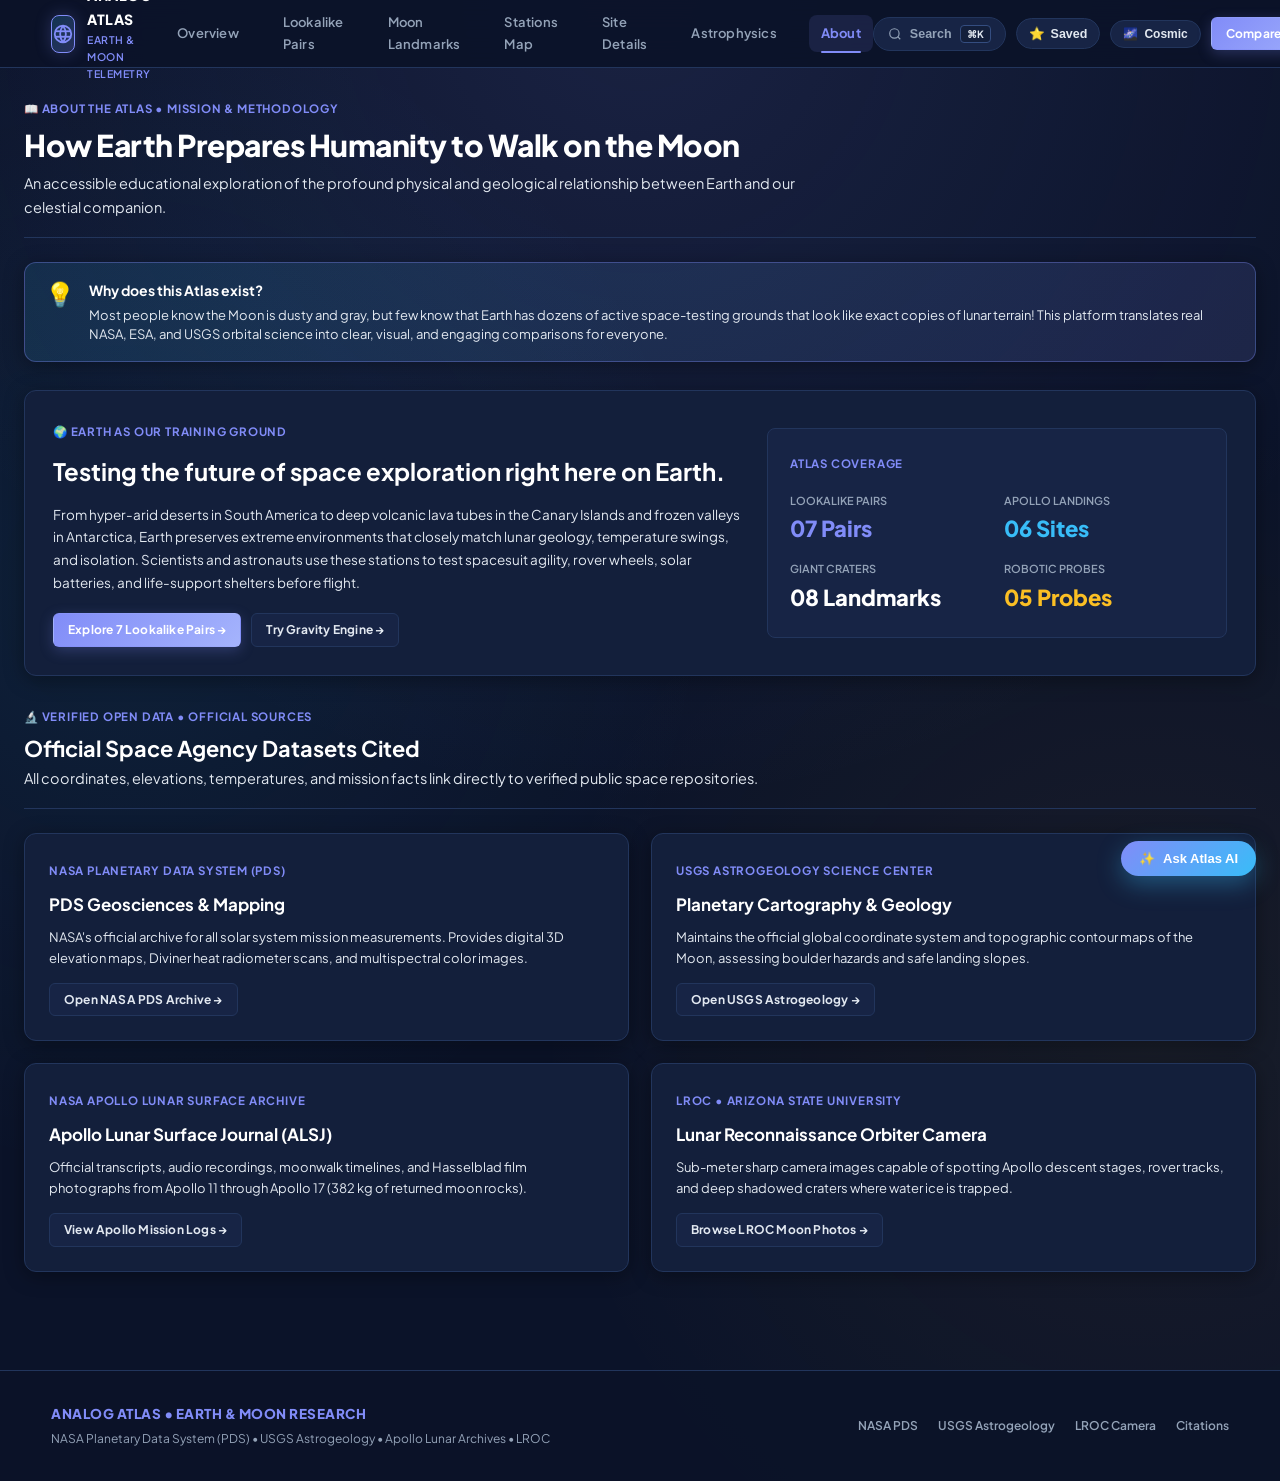
==== commit 337dce77: "vid added" ====
--- a/about.html
+++ b/about.html
@@ -3,7 +3,7 @@
 <head>
     <meta charset="utf-8">
     <meta name="viewport" content="width=device-width, initial-scale=1">
-    <title>About the Atlas &amp; Scientific Citations — Earth &amp; Moon Atlas</title>
+    <title>About the Atlas &amp; Scientific Citations — Analog Atlas</title>
     <link rel="stylesheet" href="style.css">
 </head>
 <body>
@@ -20,8 +20,8 @@
                 </svg>
             </div>
             <div class="brand-text">
-                <b>EARTH &amp; MOON ATLAS</b>
-                <small>ORBITAL EDITORIAL</small>
+                <b>ANALOG ATLAS</b>
+                <small>EARTH &amp; MOON TELEMETRY</small>
             </div>
         </a>
         <nav>
@@ -34,9 +34,6 @@
             <a href="about.html" class="active">About</a>
         </nav>
         <div class="topbar-actions">
-            <a class="btn btn-ghost btn-sm btn-video-topbar" href="index.html#intro-video-section" title="Watch 60-Second Video Tour">
-                <span style="color: var(--amber);">▶</span> <span>Intro Video</span>
-            </a>
             <button class="theme-toggle-btn" onclick="cycleTheme()" title="Switch Theme">
                 <span>🎨</span> <span>Theme</span>
             </button>
@@ -159,7 +156,7 @@
     <footer>
         <div class="footer-inner">
             <div class="footer-left">
-                <b>EARTH &amp; MOON ATLAS • ORBITAL EDITORIAL</b>
+                <b>ANALOG ATLAS • EARTH &amp; MOON RESEARCH</b>
                 <p>NASA Planetary Data System (PDS) &bull; USGS Astrogeology &bull; Apollo Lunar Archives &bull; LROC</p>
             </div>
             <div class="footer-links">
--- a/style.css
+++ b/style.css
@@ -413,8 +413,11 @@
 /* ==========================================================================
    HERO SECTION
    ========================================================================== */
+/* ==========================================================================
+   ANALOG ATLAS — CINEMATIC UNIVERSE HERO (EARTH & MOON SPANNING OUT)
+   ========================================================================== */
 .hero-panel {
-    min-height: 560px;
+    min-height: 660px;
     position: relative;
     border-radius: var(--radius-lg);
     overflow: hidden;
@@ -422,77 +425,129 @@
     display: flex;
     flex-direction: column;
     justify-content: center;
+    align-items: center;
     text-align: center;
-    background: #000000;
+    background: #000207;
     margin-bottom: 36px;
-    box-shadow: var(--shadow-hover);
-}
-
-.hero-bg {
+    box-shadow: 0 24px 60px rgba(0, 0, 0, 0.7);
+}
+
+.hero-video-stage {
     position: absolute;
     inset: 0;
-    background-image: 
-        linear-gradient(0deg, rgba(11, 19, 41, 0.95) 0%, rgba(11, 19, 41, 0.45) 50%, rgba(11, 19, 41, 0.8) 100%),
-        url('https://images.unsplash.com/photo-1462331940025-496dfbfc7564?auto=format&fit=crop&w=1800&q=90');
-    background-position: center 30%;
-    background-size: cover;
-    opacity: 0.95;
-}
-
-[data-theme="light"] .hero-bg {
-    background-image: 
-        linear-gradient(0deg, rgba(15, 23, 42, 0.92) 0%, rgba(15, 23, 42, 0.4) 50%, rgba(15, 23, 42, 0.75) 100%),
-        url('https://images.unsplash.com/photo-1462331940025-496dfbfc7564?auto=format&fit=crop&w=1800&q=90');
+    overflow: hidden;
+    z-index: 1;
+    pointer-events: none;
+}
+
+.hero-video-element {
+    width: 100%;
+    height: 100%;
+    object-fit: cover;
+    opacity: 1;
+    filter: contrast(1.05) brightness(1.02);
+    transition: opacity 0.5s ease;
+}
+
+.hero-cosmos-canvas {
+    position: absolute;
+    inset: 0;
+    width: 100%;
+    height: 100%;
+    z-index: 2;
+    pointer-events: none;
+    display: none; /* Video is primary visual; canvas hidden so it does not obstruct the video */
+}
+
+.hero-cosmos-vignette {
+    position: absolute;
+    inset: 0;
+    background: 
+        radial-gradient(circle at 50% 50%, transparent 35%, rgba(0, 2, 7, 0.35) 75%, rgba(0, 2, 7, 0.75) 100%),
+        linear-gradient(180deg, rgba(0, 2, 7, 0.3) 0%, transparent 30%, transparent 65%, rgba(0, 2, 7, 0.8) 100%);
+    z-index: 3;
+    pointer-events: none;
 }
 
 .hero-content {
     position: relative;
-    z-index: 2;
-    padding: 70px 24px 85px;
-    max-width: 960px;
+    z-index: 4;
+    padding: 85px 24px 95px;
+    max-width: 920px;
     margin: 0 auto;
-}
-
-.hero-badge {
+    display: flex;
+    flex-direction: column;
+    align-items: center;
+    text-align: center;
+    animation: heroFadeIn 1s cubic-bezier(0.16, 1, 0.3, 1) forwards;
+}
+
+@keyframes heroFadeIn {
+    0% { opacity: 0; transform: translateY(16px) scale(0.98); }
+    100% { opacity: 1; transform: translateY(0) scale(1); }
+}
+
+.hero-research-badge {
     display: inline-flex;
     align-items: center;
     gap: 8px;
-    padding: 6px 16px;
-    border-radius: 20px;
-    background: rgba(19, 31, 59, 0.9);
-    border: 1px solid var(--accent);
-    color: var(--accent-light);
-    font-size: 12px;
+    padding: 6px 18px;
+    border-radius: 30px;
+    background: rgba(11, 19, 41, 0.85);
+    border: 1px solid rgba(129, 140, 248, 0.5);
+    color: #e0e7ff;
+    font-size: 11px;
+    font-weight: 800;
+    letter-spacing: 1.2px;
+    text-transform: uppercase;
+    margin-bottom: 22px;
+    backdrop-filter: blur(14px);
+    -webkit-backdrop-filter: blur(14px);
+    box-shadow: 0 4px 20px rgba(0, 0, 0, 0.7);
+}
+
+.hero-research-badge .badge-dot {
+    width: 7px;
+    height: 7px;
+    border-radius: 50%;
+    background: var(--blue);
+    box-shadow: 0 0 8px var(--blue);
+}
+
+.hero-title {
+    font-size: clamp(48px, 8vw, 84px);
+    font-weight: 900;
+    letter-spacing: 6px;
+    text-transform: uppercase;
+    line-height: 1.05;
+    margin: 0 0 14px;
+    color: #ffffff;
+    text-shadow: 0 4px 20px rgba(0, 0, 0, 0.95), 0 0 40px rgba(0, 0, 0, 0.9), 0 0 80px rgba(0, 0, 0, 0.8);
+}
+
+.hero-subtitle {
+    font-size: clamp(17px, 2.6vw, 24px);
     font-weight: 700;
-    letter-spacing: 0.5px;
+    color: #fef08a;
+    letter-spacing: 0.8px;
     margin-bottom: 18px;
-    box-shadow: 0 0 16px var(--accent-glow);
-}
-
-.hero-title {
-    font-size: clamp(34px, 5.5vw, 58px);
-    font-weight: 800;
-    line-height: 1.15;
-    letter-spacing: -1.2px;
-    margin-bottom: 14px;
-    color: #ffffff;
-    text-shadow: 0 4px 24px rgba(0,0,0,0.8);
-}
-
-.hero-subtitle {
-    font-size: clamp(16px, 2.4vw, 22px);
-    font-weight: 600;
-    color: #e0e7ff;
-    letter-spacing: 0.2px;
-    margin-bottom: 18px;
+    text-shadow: 0 2px 14px rgba(0, 0, 0, 0.95), 0 0 30px rgba(0, 0, 0, 0.85);
 }
 
 .hero-desc {
-    color: #cbd5e1;
-    font-size: clamp(13.5px, 1.8vw, 15.5px);
+    color: #f8fafc;
+    font-size: clamp(14px, 1.8vw, 16px);
     line-height: 1.7;
-    max-width: 780px;
-    margin: 0 auto 30px;
+    max-width: 760px;
+    margin: 0 auto 32px;
+    padding: 14px 24px;
+    border-radius: var(--radius-sm);
+    background: rgba(3, 7, 18, 0.65);
+    backdrop-filter: blur(14px);
+    -webkit-backdrop-filter: blur(14px);
+    border: 1px solid rgba(255, 255, 255, 0.15);
+    box-shadow: 0 8px 32px rgba(0, 0, 0, 0.6);
+    text-shadow: 0 1px 4px rgba(0, 0, 0, 0.8);
 }
 
 .hero-buttons {
@@ -505,23 +560,23 @@
 /* Feature strip under hero */
 .feature-strip {
     display: grid;
-    grid-template-columns: repeat(5, 1fr);
-    background: rgba(19, 31, 59, 0.92);
+    grid-template-columns: repeat(4, 1fr);
+    background: rgba(11, 19, 41, 0.9);
     border-top: 1px solid var(--line);
     position: absolute;
     bottom: 0;
     left: 0;
     right: 0;
-    z-index: 2;
-    backdrop-filter: blur(12px);
+    z-index: 4;
+    backdrop-filter: blur(14px);
 }
 
 [data-theme="light"] .feature-strip {
-    background: rgba(15, 23, 42, 0.95);
+    background: rgba(15, 23, 42, 0.92);
 }
 
 .feature-strip-item {
-    padding: 14px 10px;
+    padding: 16px 14px;
     text-align: center;
     border-right: 1px solid var(--line);
 }
@@ -530,16 +585,19 @@
 }
 
 .feature-strip-item span {
-    font-size: 13px;
-    font-weight: 700;
+    font-size: 13.5px;
+    font-weight: 800;
     color: var(--amber);
     display: block;
+    letter-spacing: 0.5px;
 }
 
 .feature-strip-item small {
     color: #cbd5e1;
     font-size: 11px;
-    font-weight: 500;
+    font-weight: 600;
+    display: block;
+    margin-top: 2px;
 }
 
 /* ==========================================================================
